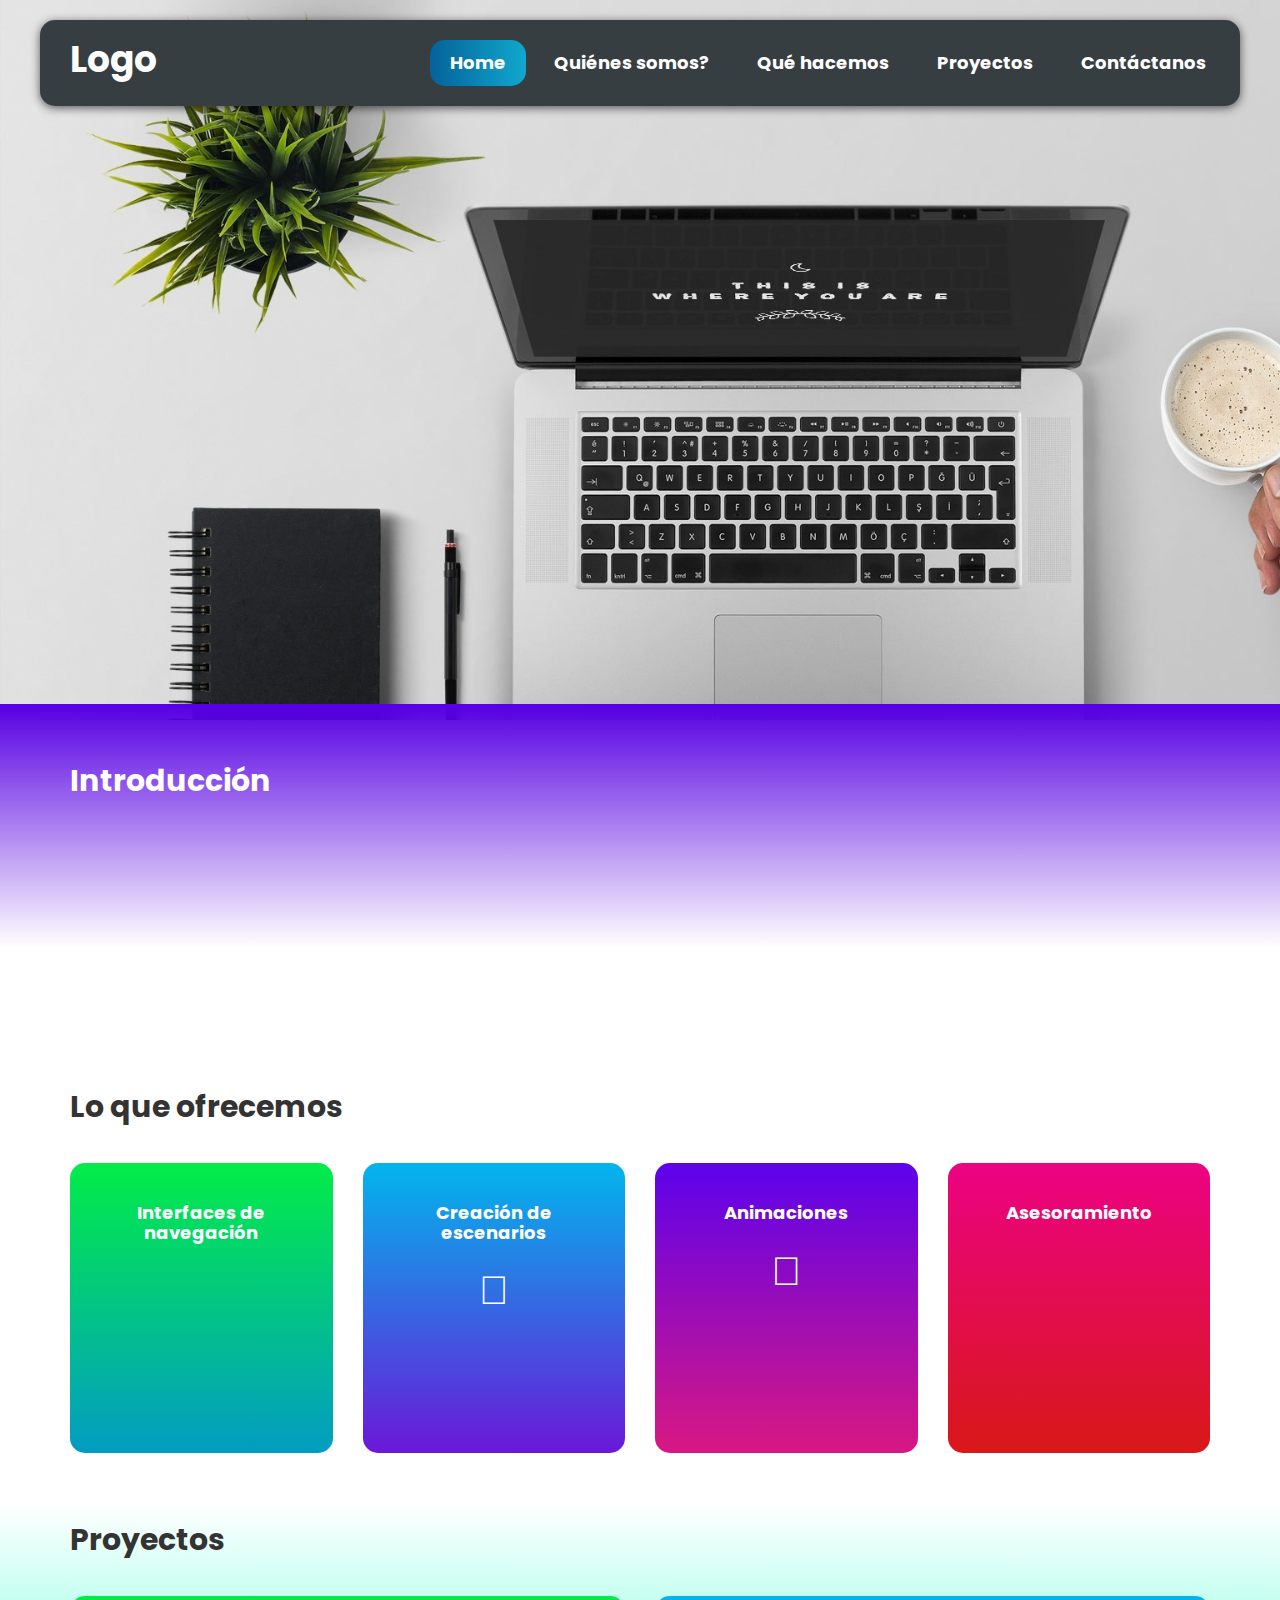
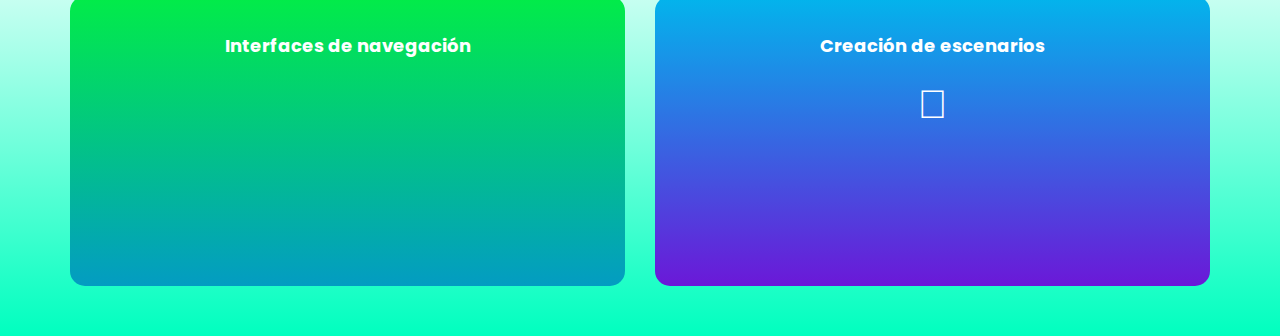
==== index.html @ 3c265f5d "Add files via upload" ====
<!DOCTYPE html>
<html>
    <head>
        <meta charset="UTF-8">
        <link rel="shortcut icon" type="image/x-ico" href="image/sljc.ico">
        <link rel="stylesheet" href="https://cdnjs.cloudflare.com/ajax/libs/font-awesome/4.7.0/css/font-awesome.min.css">
        <title>Prototipo</title>
        <link rel="stylesheet" href="css/style.css" />



        <!-- Magnific Popup CSS File -->
        <link rel="stylesheet" type="text/css" href="css/magnific-popup.css">

        <!-- Latest compiled and minified CSS -->
        <link rel="stylesheet" href="https://maxcdn.bootstrapcdn.com/bootstrap/3.4.1/css/bootstrap.min.css">

        <!-- jQuery library -->
        <script src="https://ajax.googleapis.com/ajax/libs/jquery/3.4.1/jquery.min.js"></script>


        <!-- Magnific Popup Js File -->
        <script src="js/jquery.magnific-popup.min.js" type="text/javascript"></script>

        <!-- Latest compiled JavaScript -->
        <script src="https://maxcdn.bootstrapcdn.com/bootstrap/3.4.1/js/bootstrap.min.js"></script>
        <script src="https://apis.google.com/js/platform.js"></script>

        <!-- Font Awesome -->
        <script src="https://kit.fontawesome.com/96b0689b91.js" crossorigin="anonymous"></script>


        <link href="https://fonts.googleapis.com/css2?family=Poppins:wght@200;300;400;500;600;700;800;900&display=swap" rel="stylesheet">

        <meta name="viewport" content="width=device-width, initial-scale=1">
    </head>




    <body>

        <!-- Modal Contact -->
            <div class="modal" tabindex="-1" role="dialog" id="comunicado-suscribe">
                <div class="modal-dialog em-contact modal-sm" role="document">
                <div class="modal-content">
                    <div class="modal-body text-center"><br>
                        <img src="image/contact.jpg" alt="">
                        <div class="row">
                            <p>Envíame un mensaje mediante:</p><br>
                        </div>
                        <div class="row text-center">
                            <div class="col-sm-4 c1">
                                <p>Facebook</p>
                                <a href="https://www.facebook.com/ElizabethMrozOficial/" target="_blank"> Visit my facebook page</a>
                            </div>
                            <div class="col-sm-8 c2">
                                <p>Email</p>
                                <a href="https://outlook.com" target="_blank">Send me an email</a>
                            </div>
                        </div><br>
                        <button type="button" class="btn btn-secondary" data-dismiss="modal">Close</button>
                    </div>
                </div>
                </div>
            </div>
        <!-- Modal Contact -->


        <!-- Cover Photo -->
            <section>
                <div class="coverPhoto"></div>
                <header>
                    <a href="#" class="logo">Logo</a>
                    <div class="menu-toggle"></div>
                    <nav>
                        <ul>
                            <li><a href="#" class="active">Home</a></li>
                            <li><a href="#">Quiénes somos?</a></li>
                            <li><a href="#">Qué hacemos</a></li>
                            <li><a href="#">Proyectos</a></li>
                            <li><a data-target="#comunicado-suscribe" data-toggle="modal">Contáctanos</a></li>
                        </ul>
                    </nav>
                    <div class="clearfix"></div>
                </header>
                <div class="dim-cp"></div>
            </section><br><br><br><br><br>
        <!-- Cover Photo -->






        <!-- Content -->

            <section class="intro">
                <div class="container content-web">
                    <h2>Introducción</h2>
                    <div class="row text-center">
                        <div class="contorno col-md-12 col-sm-12 col-xs-12">
                            <p></p>
                        </div>
                        <div class="contorno col-md-12 col-sm-12 col-xs-12">
                            
                        </div>
                    </div>
                </div>
            </section>




            <section>
                <div class="container content-web">
                    <h2>Lo que ofrecemos</h2>
                    <div class="row text-center">
                        <div class="contorno col-md-3 col-sm-6 col-xs-12">
                            <div class="col-box a">
                                <!-- <img src="image/undraw_heatmap_uyye.png" class="img-responsive"> -->
                                <h1>Interfaces de navegación</h1>
                                <span class="fas fa-laptop-code"></span>
                            </div>
                            <div class="details a">
                                <div class="detcont">
                                    <h3>Interfaces de navegación</h3>
                                    <p>Te ayudamos a crear y fijar un orden de las interfaces según la información mostrada para la comodidad de navegación del usuario.</p>
                                    <span class="fas fa-laptop-code"></span>
                                </div>
                            </div>
                        </div>
                        <div class="contorno col-md-3 col-sm-6 col-xs-12">
                            <div class="col-box b">
                                <!-- <img src="image/CE1.png" class="img-responsive"> -->
                                <h1>Creación de escenarios</h1>
                                <span class="fas fa-paint-brush"></span>
                            </div>
                            <div class="details b">
                                <div class="detcont">
                                    <h3>Creación de escenarios</h3>
                                    <p>Diseñamos el entorno ambiental con objetos 2D y 3D.</p>
                                    <span class="fas fa-paint-brush"></span>
                                </div>
                            </div>
                        </div>
                        <div class="contorno col-md-3 col-sm-6 col-xs-12">
                            <div class="col-box c">
                                <!-- <img src="image/CE1.png" class="img-responsive"> -->
                                <h1>Animaciones</h1>
                                <span class="fas fa-magic"></span>
                            </div>
                            <div class="details c">
                                <div class="detcont">
                                    <h3>Animaciones</h3>
                                    <p>Establecemos movimiento a los objectos 2D/3D de tus escenarios, convinado con colores que le dan vida a tu software.</p>
                                    <span class="fas fa-magic"></span>
                                </div>
                            </div>
                        </div>
                        <div class="contorno col-md-3 col-sm-6 col-xs-12">
                            <div class="col-box d">
                                <!-- <img src="image/CE1.png" class="img-responsive"> -->
                                <h1>Asesoramiento</h1>
                                <span class="fas fa-user-friends"></span>
                            </div>
                            <div class="details d">
                                <div class="detcont">
                                    <h3>Asesoramiento</h3>
                                    <p>En base a tu propuesta de proyecto, te brindamos sugerencias para el mejoramiento de funcionalidades con respecto a los proyectos ya existentes.</p>
                                    <span class="fas fa-user-friends"></span>
                                </div>
                            </div>
                        </div>
                    </div><br>
                </div>
            </section>




            <section class="projects" style="background-color: black;">
                <div class="container content-web">
                    <h2>Proyectos</h2>
                    <div class="row text-center">
                        <div class="contorno col-md-6 col-sm-6 col-xs-12">
                            <div class="col-box a">
                                <!-- <img src="image/undraw_heatmap_uyye.png" class="img-responsive"> -->
                                <h1>Interfaces de navegación</h1>
                                <span class="fas fa-laptop-code"></span>
                            </div>
                            <div class="details a">
                                <div class="detcont">
                                    <h3>Interfaces de navegación</h3>
                                    <p>Te ayudamos a crear y fijar un orden de las interfaces según la información mostrada para la comodidad de navegación del usuario.</p>
                                    <span class="fas fa-laptop-code"></span>
                                </div>
                            </div>
                        </div>
                        <div class="contorno col-md-6 col-sm-6 col-xs-12">
                            <div class="col-box b">
                                <!-- <img src="image/CE1.png" class="img-responsive"> -->
                                <h1>Creación de escenarios</h1>
                                <span class="fas fa-paint-brush"></span>
                            </div>
                            <div class="details b">
                                <div class="detcont">
                                    <h3>Creación de escenarios</h3>
                                    <p>Diseñamos el entorno ambiental con objetos 2D y 3D.</p>
                                    <span class="fas fa-paint-brush"></span>
                                </div>
                            </div>
                        </div>
                    </div><br>
                </div>
            </section>

        <!-- Content -->

        



        <!-- Redes Sociales

            <section>
                <div class="container">
                    <div class="section-title">
                        <h2>Redes Sociales</h2>
                    </div>
                    
                    <div class="row">
                        <div class="col-md-4 col-sm-6 col-xs-12">
                            <div class="card middle">
                                <div class="front">
                                    <span class="fa fa-instagram"></span>
                                    <img src="image/Insta rs.jpg" alt="">
                                </div>
                                <div class="back">
                                    <div class="back-content middle">
                                        <span class="fa fa-instagram"></span>
                                        <h2>Instagram</h2>
                                        <br>
                                        <h4>@elizabetmroz</h4>
                                        <div class="button-i">
                                            <div class="text-i"><a href="https://www.instagram.com/p/B3NXMlbCnIe/?utm_source=ig_web_button_share_sheet" target="_blank"><b>Follow</b></a></div>
                                        </div>
                                        <br><br>
                                        <h2>♩ TikTok</h2>
                                        <div class="button-i">
                                            <div class="text-i"><a href="https://www.tiktok.com/@elizabethmrz1?source=h5_m" target="_blank"><b>Follow</b></a></div>
                                        </div>
                                    </div>
                                </div>
                            </div>
                        </div>

                        <div class="col-md-4 col-sm-6 col-xs-12">
                            <div class="card middle">
                                <div class="front">
                                    <span class="fa fa-facebook"></span>
                                    <img src="image/facebook rs.jpg" alt="">
                                </div>
                                <div class="back">
                                    <div class="back-content middle">
                                        <span class="fa fa-facebook"></span>
                                        <h2>Facebook</h2>
                                        <br>
                                        <h4>Elizabeth Mroz</h4>
                                        <br>
                                        <p>Send me your questions. I'll answer you with information what you need</p>
                                        <br>
                                        <div class="button-i">
                                            <div class="text-i"><a href="https://www.facebook.com/ElizabethMrozOficial/" target="_blank"><b>Add Friend</b></a></div>
                                        </div>
                                    </div>
                                </div>
                            </div>
                        </div>

                        <div class="col-md-4 col-sm-6 col-xs-12">
                            <div class="card middle">
                                <div class="front">
                                    <span class="fa fa-youtube-play"></span>
                                    <img src="image/youtube rs.jpg" alt="">
                                </div>
                                <div class="back">
                                    <div class="back-content middle">
                                        <span class="fa fa-youtube"></span>
                                        <h2>Youtube</h2>
                                        <br>
                                        <h4>@elizabetmroz</h4>
                                        <br>
                                        <p>Watch my videos. They containt all the information you to need know</p>
                                        <br>
                                        <div class="button-i">
                                            <div class="text-i"><a href="https://www.youtube.com/channel/UCCV4bNXSqc7YdmhMaLP7z7Q/" target="_blank"><b>Suscribe</b></a></div>
                                        </div>
                                    </div>
                                </div>
                            </div>
                        </div>
                    </div><br><br>
                </div><br>
            </section>

        Redes Sociales -->



        



        










        <!-- Contact
        
            <section class="contact-section">
                <div id="send-email" class="container">
                    <form method="post" action="SendEmail.php">
                        <h1>CONTACT</h1>
                        <input type="text" name="name" class="name" required="required" placeholder="Name">
                        <input type="email" name="email" class="email" required="required" placeholder="Email">
                        <textarea rows="1" name="message" class="message" required="required" placeholder="Message"></textarea>
                        <button type="submit"><span class="fa fa-envelope"></span> Send</button>
                    </form>
                </div>


                <div id="redes-sociales">
                    <div class="container text-center">
                        <h3>Redes Sociales</h3><br>
                        <div class="heading-underline"></div>
                        <div class="row">
                            <div class="red-social-c">
                                <a href="https://www.instagram.com/mrozelizabeth/" target="_blank" class="fa fa-instagram"></a>
                                <a href="https://twitter.com/Mroz_Elizabeth" target="_blank" class="fa fa-twitter"></a>
                                <a href="https://www.facebook.com/ElizabethMrozOficial/" target="_blank" class="fa fa-facebook"></a>
                                <a href="https://www.youtube.com/channel/UCCV4bNXSqc7YdmhMaLP7z7Q/" target="_blank" class="fa fa-youtube"> </a>
                            </div>
                        </div>
                    </div>
                </div>

                <br><br>
                
            </section>

        Contact -->



        <!-- <script src="js/jquery.ripples-min.js" type="text/javascript"></script> -->
        <script src="js/typed.min.js" type="text/javascript"></script>
        <script src="js/main.js" type="text/javascript"></script>




        <script type="text/javascript" src="https://cdn.jsdelivr.net/npm/slick-carousel@1.8.1/slick/slick.min.js"></script>

    </body>



</html>
---- css/style.css ----
*

body {
	height: 100%;
	margin:	20;
	padding: 20;
	/*background-color: rgb(53, 46, 73) !important;*/
}

header {
	position: relative;
	margin: 20px auto;
	max-width: 1200px;
	padding: 10px;
	box-sizing: border-box;
	border-radius: 15px;
	background-color: rgb(55, 62, 66);
	font-family: 'Poppins', sans-serif;
	font-weight: 700;
	font-size: 18px;
	/*box-shadow: 0 2px 5px rgba(0, 0, 0, 0.527);*/
	box-shadow: 0 2px 10px rgba(0, 0, 0, 0.616);
}

.logo {
	color: white;
	height: 60px;
	font-size: 36px;
	line-height: 60px;
	padding: 0 20px;
	float: left;
	text-decoration: none;
	text-align: center;
}

.logo:hover {
	color: white;
	text-decoration: none;
}

nav {
	float: right;
}

.clearfix {
	clear: both;
}

nav ul {
	margin: 0;
	padding: 0;
	display: flex;
}

nav ul li {
	list-style: none;
}

nav ul li a {
	display: block;
	margin: 10px 4px;
	padding: 10px 20px;
	text-decoration: none;
	color: white;
	border-radius: 15px;
	background-size: 200%;
	cursor: pointer;
}

nav ul li a.active {
	display: block;
	padding: 10px 20px;
	text-decoration: none;
	color: white;
	background-image: linear-gradient(to left, rgb(4, 98, 153), rgb(16, 168, 206), rgb(4, 98, 153));
	transition: .5s;
}

nav ul li a.active:hover {
	background-position: right;
}

nav ul li a:hover {
	display: block;
	padding: 10px 20px;
	text-decoration: none;
	color: white;
	background-image: linear-gradient(to left, rgb(4, 153, 153), rgb(16, 206, 159), rgb(4, 153, 153));
	transition: .5s;
	background-position: right;
}

@media (max-width: 1200px) {
	header {
		margin: 10px;
	}
}

@media (max-width: 960px) {
	.menu-toggle {
		display: block;
		width: 40px;
		height: 40px;
		margin: 10px;
		float: right;
		cursor: pointer;
		text-align: center;
		font-size: 30px;
		color: white;
	}

	.menu-toggle:before {
		content: '\f0c9';
		font-family: fontAwesome;
		line-height: 40px;
	}

	.menu-toggle.active:before {
		content: '\f00d';
	}

	nav {
		display: none !important;
	}

	nav.active {
		display: block !important;
		width: 100%;
	}

	nav.active ul {
		display: block;
	}

	nav ul li a {
		border-radius: 10px;
	}

	nav.active ul li a{
		margin: 0;
	}
}







.coverPhoto {
	width: 100%;
	height: 720px;
	background-image: url("../image/Portada3.jpg");
	background-size: cover;
	background-attachment: fixed;
	position: absolute;
	margin-top: -20px;
}

.dim-cp {
	height: 600px;
}






.intro {
	background: linear-gradient(rgb(87, 0, 226), rgba(87, 0, 226, 0));
}





.content-web {
	position: relative;
}

.content-web h2 {
	font-weight: 700;
	font-size: 30px;
	/*color: white;*/
	margin-bottom: 40px;
	font-family: 'Poppins', sans-serif;
}

.contorno {
	margin: 0 0 30px 0;
}

.contorno .col-box h1 {
	font-weight: 700;
	font-size: 18px;
	color: white;
	margin-bottom: 20px;
	margin-top: 40px;
	font-family: 'Poppins', sans-serif;
	padding: 0 20px;
}

.contorno .col-box span {
	font-weight: 700;
	font-size: 40px;
	color: white;
	margin-top: 50px;
	animation: shake 2s infinite;
	transition: .4s;
}

.contorno .col-box::after span {
	animation: blinks 1s infinite;
}

.contorno .col-box::before span {
	animation: blinks 1.2s infinite;
}

@keyframes blinks {
	0% {transform: scale(1); opacity: .5;}
	100% {transform: scale(1.3); opacity: 0;}
}

@keyframes shake {
	0% {transform: rotate(0);}
	25% {transform: rotate(15deg);}
	50% {transform: rotate(-15deg);}
	75% {transform: rotate(15deg);}
	100% {transform: rotate(0);}
}

.content-web .contorno .col-box {
	overflow: hidden;
	position: relative;
	border-radius: 15px;
	height: 290px;
}

.content-web .contorno .col-box.a {background: linear-gradient(rgb(2, 236, 72), rgb(3, 156, 194));}
.content-web .contorno .col-box.b {background: linear-gradient(rgb(2, 181, 236), rgb(107, 24, 216));}
.content-web .contorno .col-box.c {background: linear-gradient(rgb(92, 2, 236), rgb(216, 24, 130));}
.content-web .contorno .col-box.d {background: linear-gradient(rgb(236, 2, 131), rgb(216, 24, 24));}

.content-web .contorno .col-box img {
	max-width: 100%;
	z-index: -100;
	transition: .8s;
}

.content-web .contorno .col-box h3 {
	color: white;
	font-weight: 700;
	font-size: 20px;
	top: 75%;
	left: 5%;
	position: absolute;
}

.contorno:hover .col-box img {
	transform: scale(1.6);
	cursor: pointer;
}

.contorno:hover h1,
.contorno:hover span {
	color: rgba(255, 255, 255, 0);
}


.contorno .details {
	position: absolute;
	top: 0;
	left: 15px;
	bottom: 300px;
	right: 15px;
	border-radius: 15px;;
	color: white;
	transform: scaleY(0);
	transition: .4s;
	height: 100%;
}

.contorno .details.a {background: linear-gradient(rgba(34, 165, 62, 0.829),rgba(0, 0, 0, 0));}
.contorno .details.b {background: linear-gradient(rgba(0, 72, 155, 0.829),rgba(0, 0, 0, 0));}
.contorno .details.c {background: linear-gradient(rgba(85, 0, 155, 0.829),rgba(0, 0, 0, 0));}
.contorno .details.d {background: linear-gradient(rgba(155, 0, 78, 0.829),rgba(0, 0, 0, 0));}

.contorno:hover .details {
	transform: scaleY(1);
}

.details .detcont {
	position: absolute;
	top: 50%;
	transform: translateY(-50%);
	padding: 25px;
}

.contorno .details .detcont h3 {
	margin: 20px 0 30px 0;
	padding: 0;
	font-size: 20px;
	font-weight: 600;
	font-family: 'Poppins', sans-serif;
}


.contorno .details .detcont p {
	font-weight: 300;
	font-size: 14px;
	font-family: 'Poppins', sans-serif;
	margin-bottom: 25px;
}

.contorno .details .detcont span {
	font-size: 25px;
	color: white;
}




.projects {
	background: linear-gradient(white, rgb(0, 255, 191));
}






.dropdown {
	float: left;
	overflow: hidden;
}

@media screen and (max-width: 766px) {
	.dropdown {
		float: none;
	}

	.dropdown-content {
		position: relative;
	}
}



.dropdown .dropbtn {
	border: none;
	outline: none;
	color: rgb(131, 12, 155);
	padding: 10px 16px;
	background: none;
	font-family: 'Poppins', sans-serif;
	font-weight: 500;
	font-size: 23px;
	transition: all .5s ease;
	border-radius: 15px;
}

  

.dropdown-content {
	display: none;
	position: fixed;
	background-color: white;
	min-width: 160px;
	box-shadow: 0px 8px 16px 0px rgba(0,0,0,0.2);
	z-index: 100;
	border-radius: 15px;
}

  

.dropdown-content a {
	float: none;
	color: black;
	padding: 12px 16px;
	display: block;
	text-align: left;
	border-radius: 15px;
	font-family: 'Poppins', sans-serif;
	font-weight: 500;
	font-size: 16px;
	transition: all .5s ease;
}


.dropdown-content a:hover {
	background-color: white;
	text-decoration: none;
	color: rgb(230, 41, 41);
}


.dropdown:hover .dropdown-content {
	display: block;
}












.modal-dialog.em-shop .modal-content,
.modal-dialog.em-contact .modal-content,
.modal-dialog.em-norway .modal-content {
	border-radius: 20px;
}


.modal-dialog.em-contact .modal-content .c1,
.modal-dialog.em-contact .modal-content .c2 {
	padding: 10px;
	margin-bottom: 10px;
	width: 100%;
}

.modal-dialog.em-contact .modal-content .c1 [class*=col-],
.modal-dialog.em-contact .modal-content .c2 [class*=col-]{
	margin: 0 5px;
}

.modal-dialog.em-contact .modal-content .modal-body{
	margin: 0;
}

.modal-dialog.em-contact .modal-content p {
	font-family: 'Poppins', sans-serif;
	font-weight: 500;
	font-size: 15px;
	color: black;
	text-transform: initial;
}

.modal-dialog.em-contact .modal-content .modal-body .c1 p,
.modal-dialog.em-contact .modal-content .modal-body .c2 p {
	font-family: 'Poppins', sans-serif;
	font-weight: 500;
	text-transform: uppercase;
	font-size: 15px;
	color: black;
}


.modal-dialog.em-contact .modal-content .modal-body a {
	font-family: 'Poppins', sans-serif;
	font-weight: 600;
	font-size: 14px;
	color: rgb(104, 104, 104);
	outline: none;
	text-decoration: none;
	width: 100%;
	transition: all .4s ease;
}

.modal-dialog.em-contact .modal-content .modal-body a:hover {
	color: rgb(163, 98, 98);
	letter-spacing: 1px;
}

.modal-dialog.em-contact .modal-content .modal-body img {
	width: 70%;
	margin: 0 5px 15px 5px;
	border-radius: 50%;
}

.modal-dialog.em-contact .modal-content .modal-body button {
	background-color: rgb(236, 214, 211);
	color: rgb(218, 69, 69);
	font-family: 'Poppins', sans-serif;
	font-size: 16px;
	font-weight: 600;
	outline: none;
	border: none;
}




/* Video */

.videoPortada {
	position: relative;
	height: 780px;
  	width: 100%;
  	z-index: 0.9;
  	overflow: hidden;
}

.videoNorway {
	position: relative;
	height: 580px;
  	width: 100%;
  	z-index: 0.9;
  	overflow: hidden;
}

.videoContentEM {
	position: relative;
	height: 900px;
  	width: 100%;
  	z-index: 0.9;
  	overflow: hidden;
}



.videoPortada h3,
.videoNorway h3,
.videoContentEM h3 {
	font-family: 'Poppins', sans-serif;
	font-weight: 700;
	font-size: 60px;
	letter-spacing: 8px;
	position: absolute;
	z-index: 100;
	width: 100%;
	top: -20px;
	background: linear-gradient(rgba(141, 65, 91, 0.596),rgba(0, 0, 0, 0));
	color: white;
	text-shadow: 0 5px 10px rgba(0,0,0,0.2);
}

@media screen and (max-width: 990px) {
	.videoNorway h3 {
		font-weight: 500;
		font-size: 40px;
	}
}


.videoPortada a,
.videoNorway a {
	font-family: 'Poppins', sans-serif;
	font-weight: 400;
	font-size: 18px;
	letter-spacing: 2px;
	position: absolute;
	z-index: 100;
	width: 100%;
	/*box-shadow: 0 0 10px rgb(0, 0, 0);*/
	overflow: hidden;
	padding: 10px 0;
	transition: all 0.5s ease 0s;
	/*background-color: rgba(0, 0, 0, 0.171);*/
	color: white;
	text-shadow: 0 5px 10px rgba(0, 0, 0, 0.534);
	text-transform: uppercase;
}

.videoPortada a {
	top: 550px;
}

.videoNorway a {
	top: 480px;
}

.videoNorway a button {
	font-family: 'Poppins', sans-serif;
	font-weight: 400;
	font-size: 18px;
	letter-spacing: 2px;
	transition: all 0.5s ease 0s;
	background: none;
	outline: none;
	border: none;
	color: white;
	text-transform: uppercase;
}

.videoPortada a:hover , 
.videoNorway a button:hover {
	text-decoration: none;
	color: white;
	letter-spacing: 4px;
}


.videoPortada video, 
.videoNorway video {
  	width: 100%;
  	height: 100%;
  	background: #303952;
	z-index: -100;
	position: absolute;
	transform: translateX(-50%);
  	background-size: cover;
	background-attachment: fixed;
}

.videoPortada p {
	font-family: 'Poppins', sans-serif;
	font-weight: 400;
	font-size: 22px;
	color: rgba(255, 255, 255, 0.74);
	position: absolute;
	margin-top: 460px;
	padding: 0 200px;
	text-shadow: 0 0 10px rgb(0, 0, 0);
	letter-spacing: 2px;
}

@media screen and (max-width: 1090px)
{
	.videoPortada p {
		margin-top: 380px;
	}

	.videoPortada a {
		top: 500px;
	}
	
}




@media (min-aspect-ratio: 16/9) {
	#portada-v {
		width:100%;
		height: auto;
	}
}

@media (max-aspect-ratio: 16/9) {
	#portada-v {
		width:auto;
		height: 100%;
	}
	
	.videoPortada a, 
	.videoNorway a {
		width: 100%;
		font-size: 14px;
	}

	.videoNorway a button {
		font-size: 14px;
	}

	.videoPortada a {
		margin-top: 115px;
	}

	.videoPortada h3 {
		font-size: 40px;
	}

	.videoPortada p {
		margin-top: 400px;
		padding: 0 60px;
		font-size: 14px;
		letter-spacing: 2px;
	}
}

/* Video */












/* Intro */

.box-intro {
    background: linear-gradient(rgba(255, 159, 159, 0.452),rgba(0, 0, 0, 0.5)), url(../image/Intro.jpg);
    background-size: cover;
    background-position: center;
    height: 70vh;
    border-radius: 20px;
}


.intro {
	position: relative;
    top: 50%;
    left: 50%;
    transform: translate(-50%, -50%);
    color: white;
    text-align: top center;
    padding: 40px 40px
}


.intro h1 {
	text-transform: uppercase;
    margin: 0;
    font-size: 25px;
    text-align: center;
}


.box-portada {
    background: linear-gradient(rgba(255, 255, 255, 0),rgba(255, 255, 255, 0)), url(../image/Portada.png);
    background-size: cover;
    background-position: center;
    height: 54vh;
	border-radius: 20px;
}


@media screen and (max-width: 990px)
{
	.box-portada {
		margin-top: 30px;
		height: 40vh !important;
	}
}

@media screen and (max-width: 562px)
{
	.box-portada {
		margin-top: 30px;
		height: 30vh !important;
	}
}

@media screen and (max-width: 436px)
{
	.box-portada {
		margin-top: 30px;
		height: 20vh !important;
	}
}

/* Intro */






/* About */

.about-background {
	width: 100%;
	height: auto;
	background-image: url("../image/3436816.png");
	background-size: cover;
	background-position: center;
	background-attachment: fixed;
}

.about-background h2, .section-title h2 {
	font-family: 'Poppins', sans-serif;
	font-size: 26px;
	font-weight: 400;
	color: white;
	text-transform: uppercase;
	letter-spacing: 3px;
	margin: 50px 0 30px 0;
}

.about-background a {
	font-size: 10px;
	color: white;
}



.information-wrap.iw1 {
	/*box-shadow: 0 0 10px rgba(0,0,0,0.2);*/
	overflow: hidden;
	position: relative;
	transition: all 0.2s ease 0s;
	z-index: 2;
	margin-top: 25px;
	margin-bottom: 10px;
	background: url(../Wrap/wrap1.jpg);
	background-position: center;
	border-radius: 15px;
	color: black;
	height: 300px;
}

.information-wrap.iw2 {
	/*box-shadow: 0 0 10px rgba(0,0,0,0.2);*/
	overflow: hidden;
	position: relative;
	transition: all 0.2s ease 0s;
	z-index: 2;
	margin-top: 25px;
	margin-bottom: 10px;
	background-color: rgba(255, 255, 255, 0);
	background-position: center;
	border-radius: 15px;
	color: black;
	height: 300px;
}

.information-wrap .information-icon{
	position: relative;
	transition: 0.4s;
	z-index: 1;
	top: 20px;
	border-radius: 50%;
	left: calc(50% - 40px);
	width: 80px;
	height: 80px;
	background-color: rgb(71, 48, 48);
}
/*
.information-wrap:hover .information-icon{
	top: 20px;
	border-radius: 50%;
	left: calc(50% - 40px);
	width: 80px;
	height: 80px;
	transform: rotate(45deg);
}*/


.information-wrap .information-icon .fa{
	position: absolute;
	top: 50%;
	left: 50%;
	transform: translate(-50%,-50%);
	font-size: 50px;
	transition: 0.4s;
	color: white;
	outline: none;
}
/*
.information-wrap:hover .information-icon .fa {
	color: rgb(68, 68, 68);
}*/


.information-wrap .content {
	top: 100px;
	margin-left: 90px;
	text-align: center;
	padding: 20px 10px 20px 10px;
	box-sizing: border-box;
	transition: 0.5s;
	background: rgba(167, 12, 12, 0.61);
	border-top-left-radius: 20px;
	border-bottom-left-radius: 20px;
}

.information-wrap:hover .content {
	background: rgba(202, 16, 16, 0.815);
}


.information-wrap .content h3 {
	font-family: 'Poppins', sans-serif;
	font-weight: 600;
	font-size: 20px;
	color: rgb(255, 221, 221);
	letter-spacing: 1px;
}


.information-wrap .content p {
	font-family: 'Poppins', sans-serif;
	font-weight: 400;
	font-size: 15px;
	color: white;
}


.information-wrap .content .info-button {
	overflow: hidden;
	padding: 3px 3px;
	position: relative;
	transition: all 0.2s ease 0s;
	border-radius: 5px;
	/*background-color: rgb(255, 255, 255);*/
}

.information-wrap .content .info-button a {
	overflow: hidden;
	text-decoration: none;
	color: #dfdcd9;
	width: 100%;
	font-family: 'Poppins', sans-serif;
	font-size: 16px;
	font-weight: 500;
	letter-spacing: 1px;
	transition: all .4s ease;
}

.information-wrap .content .info-button:hover a {
	color: white;
	letter-spacing: 4px;
}

/* About */







/*Slider*/

.slider
{
	width: 100%;
	height: 700px;
	background-image: url("../image/slider.jpg");
	background-size: cover;
	background-position: center;
}

.slider-overlay
{
	width: 100%;
	height: 100%;
	background: rgba(0,0,0,0.65);
	position: relative;
}

.slider-content
{
	position: absolute;
	top: 39%;
	width: 100%;
}

.cta-div
{
	margin-top: 30px;
}

.btnPhotos
{
	padding: 13px 18px;
	background-color: transparent;
	color: white;
	text-transform: uppercase;
	letter-spacing: 1px;
	font-size: 12px;
	border: 2px solid #5B575A;
	border-top-left-radius: 20px;
	border-bottom-left-radius: 20px;
	transition: all 0.1s ease-in;
}

.btnPhotos:hover
{
	text-decoration: none;
	color: white;
	background: #D838A8;
}

.btnVideos
{
	padding: 13px 18px;
	background-color: transparent;
	color: white;
	text-transform: uppercase;
	letter-spacing: 1px;
	font-size: 12px;
	border: 2px solid #5B575A;
	border-top-right-radius: 20px;
	border-bottom-right-radius: 20px;
	transition: all 0.1s ease-in;
	margin-right: 10px;
}

.btnVideos:hover
{
	text-decoration: none;
	color: white;
	background: #D838A8;
}

.slider .text
{
	display: inline-block;
	font-size: 30px;
	color: white;
}

.typed-cursor
{
	display: inline;
	opacity: 1;
	animation: blink 0.7s infinite;
	-webkit-animation: blink 0.7s infinite;
	-moz-animation: blink 0.7s infinite;
	color: white;
}

@-webkit-keyframes blink
{
	0%
	{
		opacity: 1;
	}

	50%
	{
		opacity: 0;
	}

	100%
	{
		opacity: 1;
	}
}

@-moz-keyframes blink
{
	0%
	{
		opacity: 1;
	}

	50%
	{
		opacity: 0;
	}

	100%
	{
		opacity: 1;
	}
}


.primaryRose {
	color: #FF4AA1;
}

/*Slider*/










/*Tabs Style*/

.slider1
{
	width: 100%;
	height: auto;
	background-image: url("../Photos/v5.jpg");
	background-size: cover;
	background-position: center;
	background-attachment: fixed;
}

.slider2
{
	width: 100%;
	height: auto;
	background-image: url("../image/contact.jpg");
	/*background-color: black;*/
	background-position: top center;
	background-attachment: fixed;
	background-size: cover;
}

.slider3
{
	width: 100%;
	height: auto;
	background-image: url("../0112.jpg");
	background-size: cover;
	background-position: center;
	background-attachment: fixed;
}

.slider5
{
	width: 100%;
	height: auto;
	background-image: url("../image/bloque5.jpg");
	background-size: cover;
	background-position: center;
	background-attachment: fixed;
}

.slider-overlay1
{
	width: 100%;
	height: 100%;
	background: rgba(0,0,0,0.65);
}

.service-area
{
	margin-top: 0px;
}

.service-area p
{
	margin-bottom: -5px;
}

.service-wrap
{
	box-shadow: 0 0 10px rgba(0,0,0,0.2);
	overflow: hidden;
	padding: 25px 35px;
	position: relative;
	transition: all 0.2s ease 0s;
	z-index: 9;
	margin-top: 20px;
	border-radius: 20px;
	background-color: white;
	color: black;
}

.service-wrap::before, .service-wrap::after
{
	content: "";
	height: 300%;
	position: absolute;
	transform: rotate(45deg);
	width: 120%;
	z-index: -9;
	transition: all 0.3s;
	opacity: 0;
	background: #DBDADA;
}

.service-wrap::before
{
	top: -37px;
	left: 100%;
}

.service-wrap:hover:before
{
	left: -27px;
	opacity: 1;
}

.service-wrap::after
{
	right: 100%;
	bottom: -37px;
}

.service-wrap:hover:after
{
	right: -27px;
	opacity: 1;
}

.service-wrap:hover
{
	color: black;
}

.service-wrap:hover h3:after
{
	background-color: white;
}


.service-icon i
{
	font-size: 40px;
	margin-bottom: 20px;
	transition: all 0.2s;
	color: rgb(255, 77, 77);
}

.service-wrap:hover .service-icon i
{
	transform: rotate(360deg);
}

.service-wrap h3
{
	font-size: 25px;
	font-weight: 700;
	padding-bottom: 15px;
	position: relative;
}

/*Tabs Style*/














/* Redes Sociales */

.middle {
	position: relative;
}

.card {
	cursor: pointer;
	height: 480px;
	margin-bottom: 25px;
}

.front,
.back {
	width: 100%;
	height: 100%;
	overflow: hidden;
	backface-visibility: hidden;
	position: absolute;
	transition: all .6s linear;
	/*border-radius: 20px;*/
	box-shadow: 0 0 10px rgba(0,0,0,0.2);
}

.front span{
	color: white;
	font-weight: 400;
	font-size: 30px;
	top: 5%;
	left: 48%;
	position: absolute;
}

.front img{
	height: 100%;
	background-size: cover;
}

.front{
	transform: perspective(600px) rotateY(0deg);
}

.back{
	background: rgb(43, 43, 43);
	transform: perspective(600px) rotateY(180deg);
}

.back-content{
	margin-top: 20%;
	text-align: center;
	margin-left: 40px;
	margin-right: 40px;
}


.back-content h2{
	font-family: 'Poppins', sans-serif;
	font-weight: 400;
	letter-spacing: 1px;
	font-size: 26px;
	color: rgb(209, 209, 209);
}

.back-content h4{
	font-family: 'Poppins', sans-serif;
	font-weight: 500;
	font-size: 18px;
	color: rgb(131, 151, 151);
}

.back-content span{
	font-weight: 400;
	font-size: 60px;
	color: white;
}

.back-content p{
	font-family: 'Poppins', sans-serif;
	font-weight: 400;
	font-size: 17px;
	color: rgb(206, 206, 206);
}

.card:hover > .front{
	transform: perspective(600px) rotateY(-180deg);
}

.card:hover > .back{
	transform: perspective(600px) rotateY(0deg);
}

.button-i a {
	font-family: 'Poppins', sans-serif;
	font-size: 18px;
	font-weight: 500;
	color: rgb(221, 115, 115);
	transition: all .6s ease;
}

.button-i:hover a {
	text-decoration: none;
	color: rgb(255, 255, 255);
	letter-spacing: 2px;
	font-weight: 400;
}

/* Redes Sociales */

	




/* WATCH */

.section-title-watch h2 {
	font-family: 'Poppins', sans-serif;
	font-weight: 400;
	color: rgb(83, 76, 76);
	margin-left: 20px;
}

.section-title-watch h2 font{
	color: red;
	text-shadow: none;
	font-weight: 700;
}


.video-responsive {
	position: relative;
	padding-bottom: 56.25%; /* 16/9 ratio */
	height: 0;
	overflow: hidden;
	margin-bottom: 20px;
}

.video-responsive iframe {
	position: absolute;
	top: 0;
	left: 0;
	width: 100%;
	height: 100%;
}

.colvw {
	background: linear-gradient(rgb(182, 29, 75),rgb(70, 12, 36));
	border-radius: 15px;
}

@media screen and (max-width: 766px) {
	.colvw {
		margin: 0 20px;
		border-radius: 30px;
		background: rgba(255, 255, 255, 0);
	}
}


.col-vw {
	color: white;
	text-align: center;
	overflow: hidden;
	border-radius: 10px;
}

@media screen and (max-width: 766px) {
	.col-vw {
		display: none;
		/*
		margin-bottom: 20px;
		background-color: white;
		border-radius: 0px;
		color: rgb(117, 117, 117);*/
	}
	/*
	.col-vw a p {
		color: rgb(104, 104, 104);
	}

	.col-vw .cvw1 {
		padding-top: 0;
	}
	
	.col-vw .cvw2 {
		padding: 0 0;
	}*/
}

.col-vw h3 {
	font-family: 'Poppins', sans-serif;
	font-weight: 700;
}

.col-vw .cvw1 {
	font-weight: 300;
	font-size: 25px;
	padding-top: 20px;
}

.col-vw .cvw2 {
	font-size: 50px;
	width: 100%;
	padding-top: 90px;
	padding-bottom: 35px;
	transition: .5s ease;
}

.col-vw .cvw1,
.col-vw .cvw2 {
	text-decoration: none;
	color: white;
}
/*
@media screen and (max-width: 766px) {
	.col-vw .cvw1,
	.col-vw .cvw2 {
		color: rgb(138, 138, 138);
	}

	.col-vw .cvw1 {
		display: none;
	}
}*/

.col-vw p {
	color: rgba(255, 255, 255, 0);
	font-family: 'Poppins', sans-serif;
	font-weight: 700;
	font-size: 16px;
	width: 100%;
	transition: .5s ease;
	margin-top: 10px;
}

.col-vw .cvw2:hover p {
	color: rgb(212, 166, 166);
}


.button-suscribe-follow {
	box-shadow: 0 0 10px rgba(0,0,0,0.2);
	overflow: hidden;
	padding: 2px 5px;
	position: relative;
	/*border-radius: 30px;*/
	background-color: white;
	margin-top: 15px;
}

.button-suscribe-follow a h3 b {
	font-family: 'Poppins', sans-serif;
	font-weight: 600;
	text-transform: uppercase;
	font-size: 18px;
	letter-spacing: 2px;
	transition: all .4s ease;
}

.button-suscribe-follow a:hover h3 b {
	letter-spacing: 4px;
}

.button-suscribe-follow a h3 span {
	font-weight: 700;
	margin-left: 10px;
}


.button-suscribe-follow a {
	color:  rgb(206, 50, 58);
}

.button-suscribe-follow:hover a {
	text-decoration: none;
	color: rgb(206, 50, 58);
}


.button-suscribe-follow:hover {
	box-shadow: 0 0 10px rgba(0,0,0,0.2);
}

/* WATCH */





/* Contact */

.red-social-c a
{
	text-decoration: none;
	font-size: 40px;
	color: white;
	padding: 0px 15px;
	transition: all .6s ease;
}

.red-social-c a:hover
{
	text-decoration: none;
	color: #E3CFCF;
	transform: scale(0.9);
	cursor: pointer zoom-in;
}



.contact-section {
	background: linear-gradient(rgb(223, 223, 223), rgb(12, 93, 160));
	color: rgb(255, 255, 255);
	font-family: 'Poppins', sans-serif;
	text-align: center;
}

.contact-section h1{
	font-weight: 400;
	font-size: 40px;
	letter-spacing: 4px;
	text-shadow: 0 0 10px rgba(0, 0, 0, 0.651);
	margin-top: 150px;
	margin-bottom: 100px;
}

.contact-section h3{
	font-weight: 400;
	font-size: 25px;
	letter-spacing: 1px;
	text-shadow: 0 0 10px rgba(0, 0, 0, 0.651);
	margin-top: 100px;
}

.name, .email{
	background: none;
	border: none;
	outline: none;
	border-bottom: 2px solid rgb(255, 144, 144);
	color: white;
	padding: 10px 6px;
	font-size: 16px;
	font-weight: 500;
	margin-bottom: 40px;
}

.message{
	background: none;
	border: none;
	outline: none;
	border-bottom: 2px solid rgb(255, 144, 144);
	color: rgb(255, 194, 194);
	padding: 10px 6px;
	font-size: 16px;
	font-weight: 500;
	margin-bottom: 40px;
	text-transform: capitalize;
}

.name::placeholder, .email::placeholder, .message::placeholder {
	color: rgba(255, 255, 255, 0.781);
	text-shadow: 0 0 10px rgba(255, 255, 255, 0.918);
}

.name {
	float: left;
	width: 270px;
}

.email {
	float: right;
	width: 270px;
}

.message {
	min-width: 100%;
	max-width: 100%;
}

.contact-section button {
	background: none;
	outline: none;
	border: none;
	border-radius: 30px;
	box-shadow: 0 0 10px rgba(255, 255, 255, 0.24);
	transition: all 0.3s ease-in;
	font-weight: 500;
	font-size: 22px;
	color: rgb(253, 222, 222);
	padding: 4px 38px;
	letter-spacing: 1px;
}

.contact-section button span {
	font-weight: 500;
	font-size: 23px;
	margin-right: 3px;
}

.contact-section button:hover {
	background-color: rgba(0, 0, 0, 0.247);
}

@media screen and (max-width: 600px)
{
	.name, .email {
		width: 100%;
	}
}

/* Contact */











/*Photo Page*/

.post-slider{
	position: relative;
	border-radius: 10px;
}

.post-slider i{
	color: rgb(252, 118, 118);
	font-size: 80px !important;
	transition: all .4s ease;
	margin: 0 20px;
}

.post-slider i:hover{
	color: rgb(253, 152, 152);
}

@media screen and (max-width: 1040px){
	.post-slider i{
		font-size: 60px !important;
	}
}

@media screen and (max-width: 1024px){
	.post-slider i{
		font-size: 40px !important;
	}
}

@media screen and (max-width: 494px){
	.post-slider i{
		font-size: 20px !important;
		margin: 0 10px;
	}
}

.post-slider .post-wrapper{
	width: 75%;
	height: auto;
	margin: 0px auto;
	overflow: hidden;
	padding: 10px 0px 10px 0px;
}

.post-slider .post-wrapper .post{
	width: 30px;
	height: auto;
	margin: 0px 10px;
	display: inline-block;
	box-shadow: 0 0 10px rgb(0, 0, 0);
	border-radius: 10px;
}

.post-slider .post-wrapper .post span{
	position: absolute;
	font-family: 'Poppins', sans-serif;
	font-weight: 500;
	font-size: 35px;
	color: white;
	text-align: justify;
	margin-left: 30px;
	margin-top: 20px;
	border-radius: 20px;
	background-color: rgba(61, 59, 59, 0.63);
}

.post-slider .post-wrapper .post span p{
	margin: 0 15px;
}

@media screen and (max-width: 576px)
{
	.post-slider .post-wrapper .post span{
		font-size: 20px;
	}
}

.post-slider .post-wrapper .post video{
	outline: none;
}

.post-slider .post-wrapper .post .slider-image{
	width: 100%;
	height: 100%;
	border-radius: 10px;
}

.post-slider .prev{
	position: absolute;
	top: 50%;
	left: 10px;
	font-size: 2rem;
	cursor: pointer;
}

.post-slider .next{
	position: absolute;
	top: 50%;
	right: 10px;
	font-size: 2rem;
	cursor: pointer;
}


.goMedia
{
	overflow: hidden;
	position: relative;
	transition: all 0.3s ease 0s;
	background-color: #FFDAFA;
	color: #E602E6;
	border-radius: 30px;
	margin: 1rem;
	width: 170px;
	height: 50px;
}

.goMedia:hover
{
	background-color: #731273;
	color: white;
}

/*Photo Page*/




















/* -Pictures Gallery- */


.title-gallery h1 {
	font-size: 40px;
	font-family: 'Poppins', sans-serif;
	font-weight: 400;
	color: white;
	text-shadow: 0 0 10px rgba(255, 167, 167, 0.61);
	text-transform: uppercase;
}

.title-gallery h2 {
	font-size: 30px;
	font-family: 'Poppins', sans-serif;
	font-weight: 400;
	color: white;
	text-shadow: 0 0 10px rgba(143, 132, 132, 0.61);
	text-transform: uppercase;
	letter-spacing: 3px;
}

.title-gallery p {
	font-size: 18px;
	font-family: 'Poppins', sans-serif;
	font-weight: 400;
	color: rgba(255, 255, 255, 0.808);
}

.work {
	margin-top: 25px;
}

.no-gutters {
	margin: 15px 0;
}

.btn-g, .btn-c {
	margin-top: 20px;
}

.btn-c a {
	/*background-color: rgb(172, 173, 166);*/
	color: black;
	width: 100%;
	font-size: 15px;
	font-family: 'Poppins', sans-serif;
	font-weight: 400;
	padding: 10px 28px;
	letter-spacing: 2px;
	transition: all .4s ease;
	text-transform: uppercase;
}

.btn-c a:hover {
	text-decoration: none;
	letter-spacing: 4px;
	color: black;
}


.btn-g{
	overflow: hidden;
	padding: 10px 5px;
	position: relative;
	margin-top: 15px;
}

.btn-g a{
	background-color: black;
	width: 100%;
}

.btn-g a span{
	font-size: 15px;
	font-family: 'Poppins', sans-serif;
	font-weight: 400;
	color: white;
	letter-spacing: 3px;
	text-transform: uppercase;
	transition: all .4s ease;
}

.btn-g:hover a{
	text-decoration: none;
}

.btn-g a:hover span {
	letter-spacing: 4px;
	color: white;
}

/* -Pictures Gallery- */













/* -News- */

.section-title-n h1 {
	font-family: 'Poppins', sans-serif;
	font-size: 35px;
	font-weight: 700;
	letter-spacing: 4px;
	margin-top: -20px;
	text-shadow: 0 0 2px rgba(0, 0, 0, 0.144);
}

.title-n {
	font-family: 'Coiny', cursive;
	-webkit-background-clip: text;
  	-webkit-text-fill-color: transparent;	
	background-image: url(../image/Back\ Text\ Norway.jpg);
	background-size: auto;
	background-attachment: unset;
	background-position: center;
	width: 100%;
	font-size: 134px;
	animation: title-moving infinite 220s;
	animation-fill-mode: forwards;
	animation-play-state: running;
	animation-timing-function: linear;
	text-align: center;
}
@keyframes title-moving {
	0% {
		background-position: center;	
	}
	50% {
		background-position: 100%;	
	}
	100% {
		background-position: center;
	}
}






.latest-news-area{
	margin-top: 40px;
}

.latest-news-wrap{
	box-shadow: 0px 3px 10px rgba(201, 201, 201, 0.507);
	background: rgb(235, 235, 235);
	/*border-radius: 15px;*/
	margin-bottom: 20px;
	transition: all .4s ease;
}

.latest-news-wrap:hover{
	box-shadow: 0px 3px 10px rgb(173, 155, 155);
}

.latest-news-wrap-y{
	box-shadow: 0px 3px 10px rgba(141, 27, 27, 0.507);
	background: rgb(212, 88, 88);
	border-radius: 15px;
	margin-bottom: 20px;
}

.latest-news-wrap-y .news-content span,
.latest-news-wrap-y .news-content p{
	color: white;
}

.latest-news-wrap-y .news-content p b{
	color: rgb(100, 8, 8);
}


.content-em h1,
.content-em h2,
.content-em h3 {
	font-family: 'Poppins', sans-serif;
	font-size: 25px;
	margin-bottom: 25px;
}

.content-em h1 {
	font-weight: 800;
	color: rgb(255, 215, 215);
}

.content-em h2 {
	font-weight: 400;
	color: rgb(255, 255, 255);
	text-shadow: 0 0 10px rgba(255, 167, 167, 0.61);
	text-transform: uppercase;
}

.content-em h3 {
	font-weight: 800;
	color: white;
}


.content-em p,
.content-em a {
	margin-top: 10px;
	font-family: 'Poppins', sans-serif;
	font-weight: 500;
	font-size: 16px;
	color: rgba(255, 255, 255, 0.808);
	text-shadow: 0 0 10px rgba(90, 50, 50, 0.712);
}

.content-em a {
	width: 100%;
	display: block;
	margin: 0 0 27px 20px;
	transition: all .6s ease;
	color: rgb(99, 91, 91);
	text-shadow: 0 0 10px rgba(194, 161, 161, 0.712);
	font-weight: 700;
}

.content-em a:hover {
	color: white;
	letter-spacing: 3px;
	text-decoration: none;
	text-shadow: 0 0 5px rgba(0, 0, 0, 0.712);
}

.content-em span {
	color: rgb(170, 34, 34);
	font-size: 50px;
	margin-left: 20px;
}

.content-em .box-cn {
	/*background: linear-gradient(rgba(241, 241, 241, 0.171),rgba(139, 134, 136, 0.336));*/
	color: red;
	border-radius: 15px;
	/*box-shadow: 0px 3px 10px rgba(51, 49, 49, 0.568);*/
}

@media screen and (max-width: 776px) {
	.content-em .box-cn {
		text-align: left;
		margin-left: 35%;
	}
}

.content-em video {
	width: 100%;
	height: 100%;
	background: #303952;
  	position: relative;
	background-size: cover;
	background-attachment: fixed;
}


.section-title-advice h2 {
	font-family: 'Poppins', sans-serif;
	font-size: 25px;
	font-weight: 400;
	letter-spacing: 1px;
	color: rgb(167, 167, 167);
	text-transform: uppercase;
	margin-bottom: 25px;
}




.news-content{
	padding: 25px;
	transition: all 0.6s ease-in;
	border-radius: 15px;
}


.news-content i, h4{
	font-size: 18px;
	display: inline-block;
}

.news-content i:hover {
	color: rgb(255, 77, 77);
}

.news-content .fa{
	padding: 10px 10px;
	cursor: pointer;

}


.news-content span{
	font-weight: 400;
	font-size: 40px;
	margin-top: 5px;
	text-align: center;
	color: rgb(212, 119, 119);
	transition: all 0.6s ease-in;
}

.news-content p{
	font-family: 'Poppins', sans-serif;
	font-weight: 500;
	font-size: 14px;
	margin-bottom: 15px;
	text-align: justify;
	margin-top: 20px;
	text-transform: initial !important;
	color: rgba(0, 0, 0, 0.836);
	transition: all 0.4s ease-in;
}


.news-content p b{
	font-size: 15px;
	color: rgb(219, 109, 95);
	font-weight: 500;
}

.news-content .news-watch a{
	font-family: 'Poppins', sans-serif;
	font-weight: 400;
	font-size: 14px;
	letter-spacing: 2px;
	text-transform: uppercase;
	/*background-color: rgba(219, 106, 106, 0.11);*/
	padding: 10px;
	color: rgb(134, 70, 70);
	transition: all 0.4s ease-in;
	/*border-radius: 30px;*/
	width: 100%;
}


.news-content .news-watch a:hover {
	text-decoration: none;
	letter-spacing: 4px;
}


.service-wrap-news-h,
.service-wrap-news-c,
.service-wrap-news-hf,
.service-wrap-news-sf,
.service-wrap-news-mf {
	overflow: hidden;
	padding: 10px 25px;
	position: relative;
	transition: all 0.2s ease 0s;
	border-radius: 20px;
	font-family: 'Poppins', sans-serif;
}

.service-wrap-news-h,
.service-wrap-news-c {
	box-shadow: 0 0 10px rgb(255, 255, 255);
	background: linear-gradient(rgb(255, 255, 255),rgb(255, 255, 255));
}


.service-wrap-news-hf {
	box-shadow: 0 0 10px rgb(40, 211, 131);
	background: linear-gradient(rgb(26, 207, 86),rgb(18, 110, 126));
}

.service-wrap-news-sf {
	box-shadow: 0 0 10px rgb(102, 69, 223);
	background: linear-gradient(rgb(98, 44, 223),rgb(104, 18, 126));
}

.service-wrap-news-mf {
	box-shadow: 0 0 10px rgb(69, 131, 223);
	background: linear-gradient(rgb(44, 107, 223),rgb(38, 18, 126));
}

.service-wrap-news-h h1,
.service-wrap-news-c h1,
.service-wrap-news-hf h1,
.service-wrap-news-sf h1,
.service-wrap-news-mf h1 {
	font-weight: 500;
	font-size: 20px;
	color: rgb(97, 97, 97);
	text-transform: uppercase;
	letter-spacing: 2px;
}

.service-wrap-news-h span,
.service-wrap-news-c span,
.service-wrap-news-hf span,
.service-wrap-news-sf span,
.service-wrap-news-mf span {
	font-size: 20px;
	color: rgb(37, 37, 37);
	margin-bottom: 10px;
}

.service-wrap-news-h p,
.service-wrap-news-c p {
	font-weight: 500;
	font-size: 13px;
	color: black;
	text-align: justify;
}

.service-wrap-news-hf p,
.service-wrap-news-sf p,
.service-wrap-news-mf p {
	font-weight: 500;
	font-size: 13px;
	color: white;
	text-align: center;
}

.news-subtitle {
	font-family: 'Poppins', sans-serif;
	font-weight: 800;
	font-size: 30px;
	text-align: center;
}

.fb-share-button {
	font-family: 'Poppins', sans-serif;
	font-weight: 800;
	font-size: 16px;
	transition: all .5s ease;
	background-color: white;
	border-radius: 15px;
	padding: 3px 0;
}

.fb-share-button:hover {
	text-decoration: none !important;
	letter-spacing: 1px;
}


.news-active img{
	width: 65%;
	margin: 0 5px 15px 5px;
	border-radius: 50%;
}

@media screen and (max-width: 991px) {
	.news-active img{
		width: 65%;
		margin: 0 5px 25px 17%;
		border-radius: 50%;
	}
}

/* -News- */
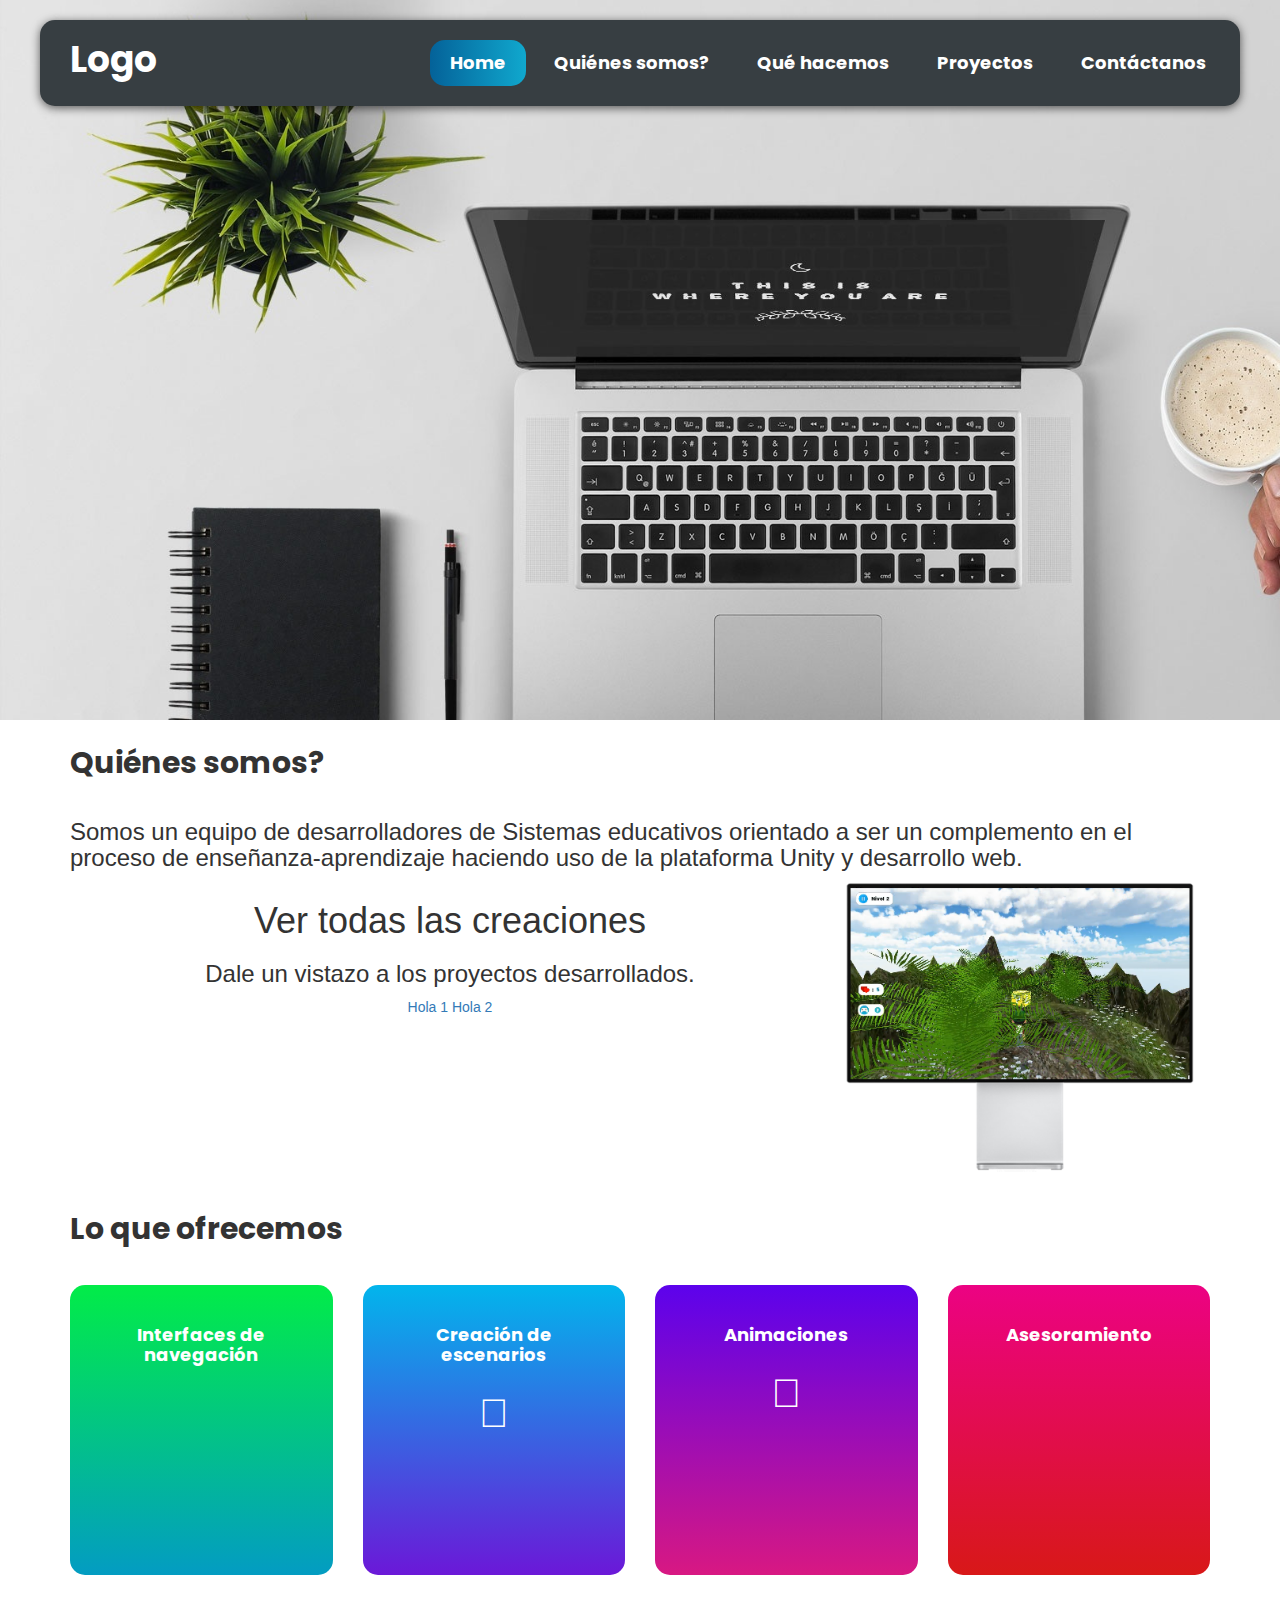
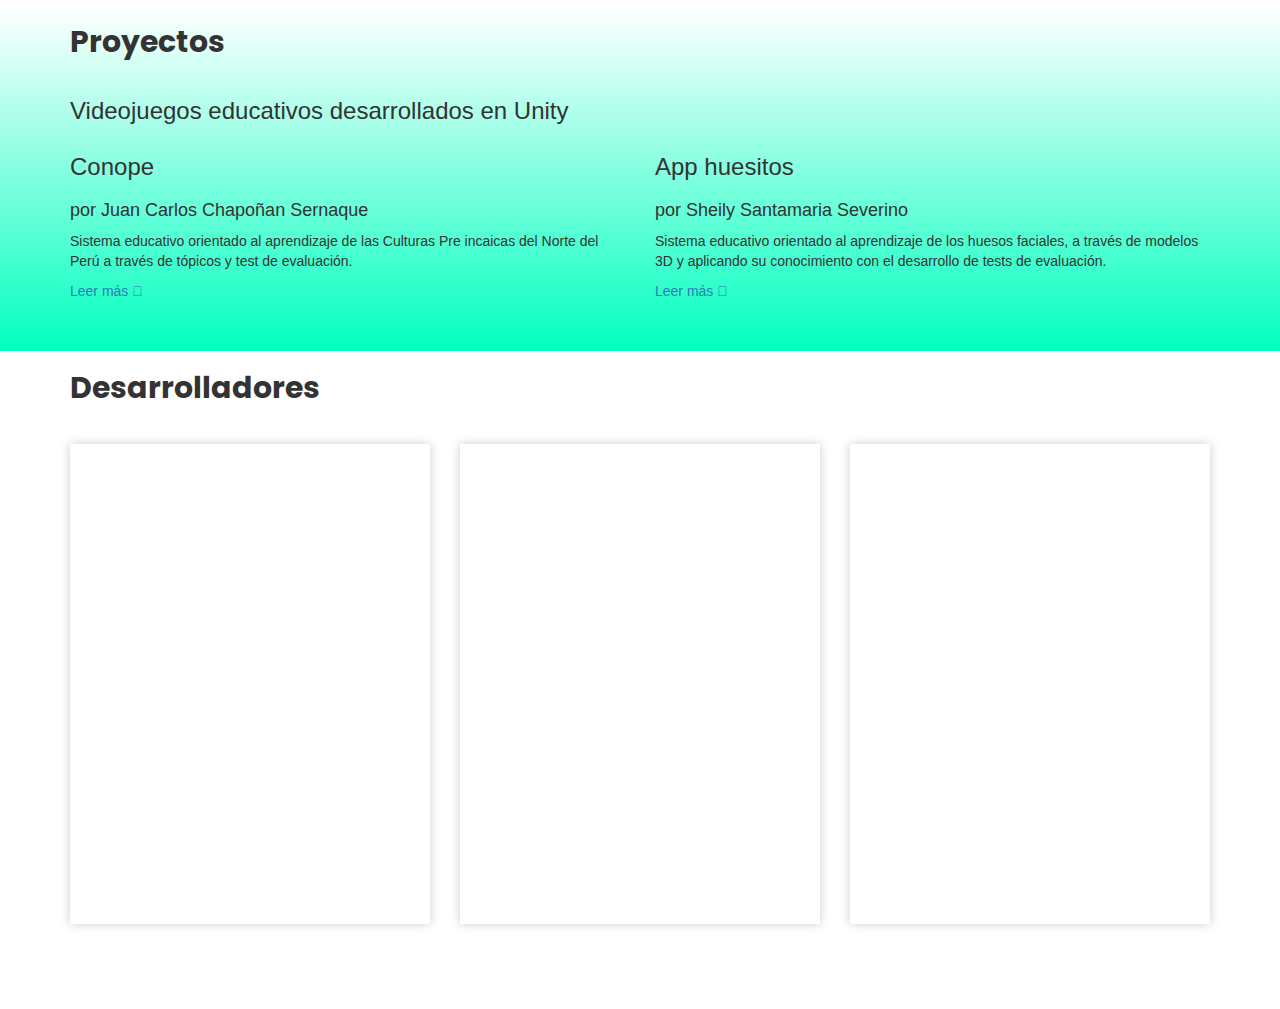
==== commit 838c6561: "Update index.html" ====
--- a/index.html
+++ b/index.html
@@ -85,7 +85,7 @@
                     <div class="clearfix"></div>
                 </header>
                 <div class="dim-cp"></div>
-            </section><br><br><br><br><br>
+            </section>
         <!-- Cover Photo -->
 
 
@@ -95,30 +95,33 @@
 
         <!-- Content -->
 
-            <section class="intro">
+            <section class="presentation">
                 <div class="container content-web">
-                    <h2>Introducción</h2>
-                    <div class="row text-center">
-                        <div class="contorno col-md-12 col-sm-12 col-xs-12">
-                            <p></p>
-                        </div>
-                        <div class="contorno col-md-12 col-sm-12 col-xs-12">
-                            
-                        </div>
-                    </div>
-                </div>
-            </section>
-
-
-
-
-            <section>
+                    <h2>Quiénes somos?</h2>
+                    <h3>Somos un equipo de desarrolladores de Sistemas educativos orientado a ser un complemento en el proceso de enseñanza-aprendizaje haciendo uso de la plataforma Unity y desarrollo web.</h3>
+                    <div class="col-md-8 col-sm-6 col-xs-12 text-center" style="margin-bottom: 40px;">
+                        <h1>Ver todas las creaciones</h1>
+                        <h3>Dale un vistazo a los proyectos desarrollados.</h3>
+                        <div style="display: inline-block;">
+                            <a href="" class="a">Hola 1</a>
+                            <a href="" class="b">Hola 2</a>
+                        </div>
+                    </div>
+                    <div class="col-md-4 col-sm-6 col-xs-12">
+                        <img src="image/mac-intro.png" class="img-responsive"><br>
+                    </div>
+                </div>
+            </section>
+
+
+
+
+            <section class="services">
                 <div class="container content-web">
                     <h2>Lo que ofrecemos</h2>
                     <div class="row text-center">
                         <div class="contorno col-md-3 col-sm-6 col-xs-12">
                             <div class="col-box a">
-                                <!-- <img src="image/undraw_heatmap_uyye.png" class="img-responsive"> -->
                                 <h1>Interfaces de navegación</h1>
                                 <span class="fas fa-laptop-code"></span>
                             </div>
@@ -132,7 +135,6 @@
                         </div>
                         <div class="contorno col-md-3 col-sm-6 col-xs-12">
                             <div class="col-box b">
-                                <!-- <img src="image/CE1.png" class="img-responsive"> -->
                                 <h1>Creación de escenarios</h1>
                                 <span class="fas fa-paint-brush"></span>
                             </div>
@@ -146,7 +148,6 @@
                         </div>
                         <div class="contorno col-md-3 col-sm-6 col-xs-12">
                             <div class="col-box c">
-                                <!-- <img src="image/CE1.png" class="img-responsive"> -->
                                 <h1>Animaciones</h1>
                                 <span class="fas fa-magic"></span>
                             </div>
@@ -160,7 +161,6 @@
                         </div>
                         <div class="contorno col-md-3 col-sm-6 col-xs-12">
                             <div class="col-box d">
-                                <!-- <img src="image/CE1.png" class="img-responsive"> -->
                                 <h1>Asesoramiento</h1>
                                 <span class="fas fa-user-friends"></span>
                             </div>
@@ -172,62 +172,45 @@
                                 </div>
                             </div>
                         </div>
-                    </div><br>
-                </div>
-            </section>
-
-
-
-
-            <section class="projects" style="background-color: black;">
+                    </div>
+                </div>
+            </section>
+
+
+
+
+            <section class="projects">
                 <div class="container content-web">
                     <h2>Proyectos</h2>
-                    <div class="row text-center">
+                    <h3>Videojuegos educativos desarrollados en Unity</h3>
+                    
+                    <div class="row">
                         <div class="contorno col-md-6 col-sm-6 col-xs-12">
-                            <div class="col-box a">
-                                <!-- <img src="image/undraw_heatmap_uyye.png" class="img-responsive"> -->
-                                <h1>Interfaces de navegación</h1>
-                                <span class="fas fa-laptop-code"></span>
-                            </div>
-                            <div class="details a">
-                                <div class="detcont">
-                                    <h3>Interfaces de navegación</h3>
-                                    <p>Te ayudamos a crear y fijar un orden de las interfaces según la información mostrada para la comodidad de navegación del usuario.</p>
-                                    <span class="fas fa-laptop-code"></span>
-                                </div>
+                            <div class="p-box">
+                                <h3>Conope</h3>
+                                <h4>por Juan Carlos Chapoñan Sernaque</h4>
+                                <p>Sistema educativo orientado al aprendizaje de las Culturas Pre incaicas del Norte del Perú a través de tópicos y test de evaluación.</p>
+                                <a href="">Leer más <span class="fas fa-angle-right"></span></a>
                             </div>
                         </div>
                         <div class="contorno col-md-6 col-sm-6 col-xs-12">
-                            <div class="col-box b">
-                                <!-- <img src="image/CE1.png" class="img-responsive"> -->
-                                <h1>Creación de escenarios</h1>
-                                <span class="fas fa-paint-brush"></span>
-                            </div>
-                            <div class="details b">
-                                <div class="detcont">
-                                    <h3>Creación de escenarios</h3>
-                                    <p>Diseñamos el entorno ambiental con objetos 2D y 3D.</p>
-                                    <span class="fas fa-paint-brush"></span>
-                                </div>
+                            <div class="p-box">
+                                <h3>App huesitos</h3>
+                                <h4>por Sheily Santamaria Severino</h4>
+                                <p>Sistema educativo orientado al aprendizaje de los huesos faciales, a través de modelos 3D y aplicando su conocimiento con el desarrollo de tests de evaluación.</p>
+                                <a href="">Leer más <span class="fas fa-angle-right"></span></a>
                             </div>
                         </div>
                     </div><br>
                 </div>
             </section>
 
-        <!-- Content -->
-
-        
-
-
-
-        <!-- Redes Sociales
-
-            <section>
-                <div class="container">
-                    <div class="section-title">
-                        <h2>Redes Sociales</h2>
-                    </div>
+
+
+
+            <section class="developers">
+                <div class="container content-web">
+                    <h2>Desarrolladores</h2>
                     
                     <div class="row">
                         <div class="col-md-4 col-sm-6 col-xs-12">
@@ -241,14 +224,9 @@
                                         <span class="fa fa-instagram"></span>
                                         <h2>Instagram</h2>
                                         <br>
-                                        <h4>@elizabetmroz</h4>
+                                        <h4>hola</h4>
                                         <div class="button-i">
                                             <div class="text-i"><a href="https://www.instagram.com/p/B3NXMlbCnIe/?utm_source=ig_web_button_share_sheet" target="_blank"><b>Follow</b></a></div>
-                                        </div>
-                                        <br><br>
-                                        <h2>♩ TikTok</h2>
-                                        <div class="button-i">
-                                            <div class="text-i"><a href="https://www.tiktok.com/@elizabethmrz1?source=h5_m" target="_blank"><b>Follow</b></a></div>
                                         </div>
                                     </div>
                                 </div>
@@ -266,7 +244,7 @@
                                         <span class="fa fa-facebook"></span>
                                         <h2>Facebook</h2>
                                         <br>
-                                        <h4>Elizabeth Mroz</h4>
+                                        <h4>hola</h4>
                                         <br>
                                         <p>Send me your questions. I'll answer you with information what you need</p>
                                         <br>
@@ -289,7 +267,7 @@
                                         <span class="fa fa-youtube"></span>
                                         <h2>Youtube</h2>
                                         <br>
-                                        <h4>@elizabetmroz</h4>
+                                        <h4>hola</h4>
                                         <br>
                                         <p>Watch my videos. They containt all the information you to need know</p>
                                         <br>
@@ -304,19 +282,7 @@
                 </div><br>
             </section>
 
-        Redes Sociales -->
-
-
-
-        
-
-
-
-        
-
-
-
-
+        <!-- Content -->
 
 
 
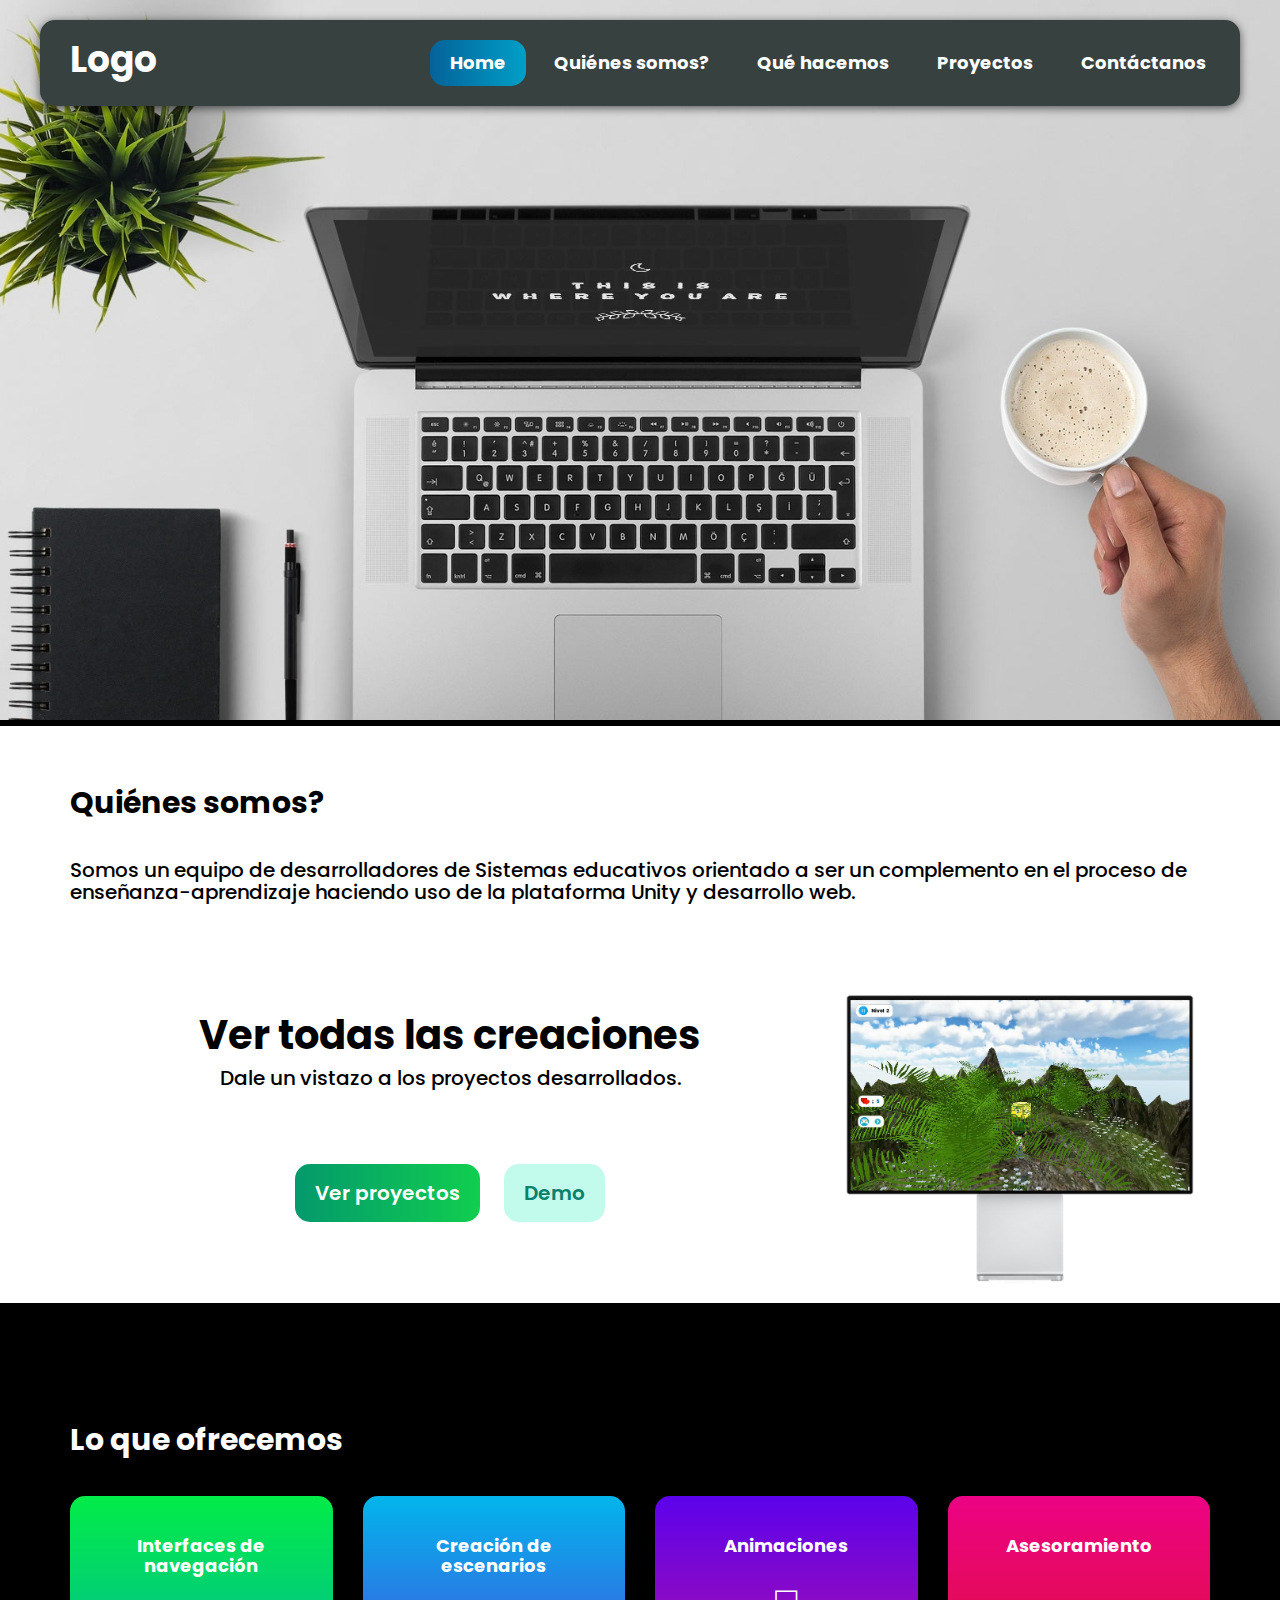
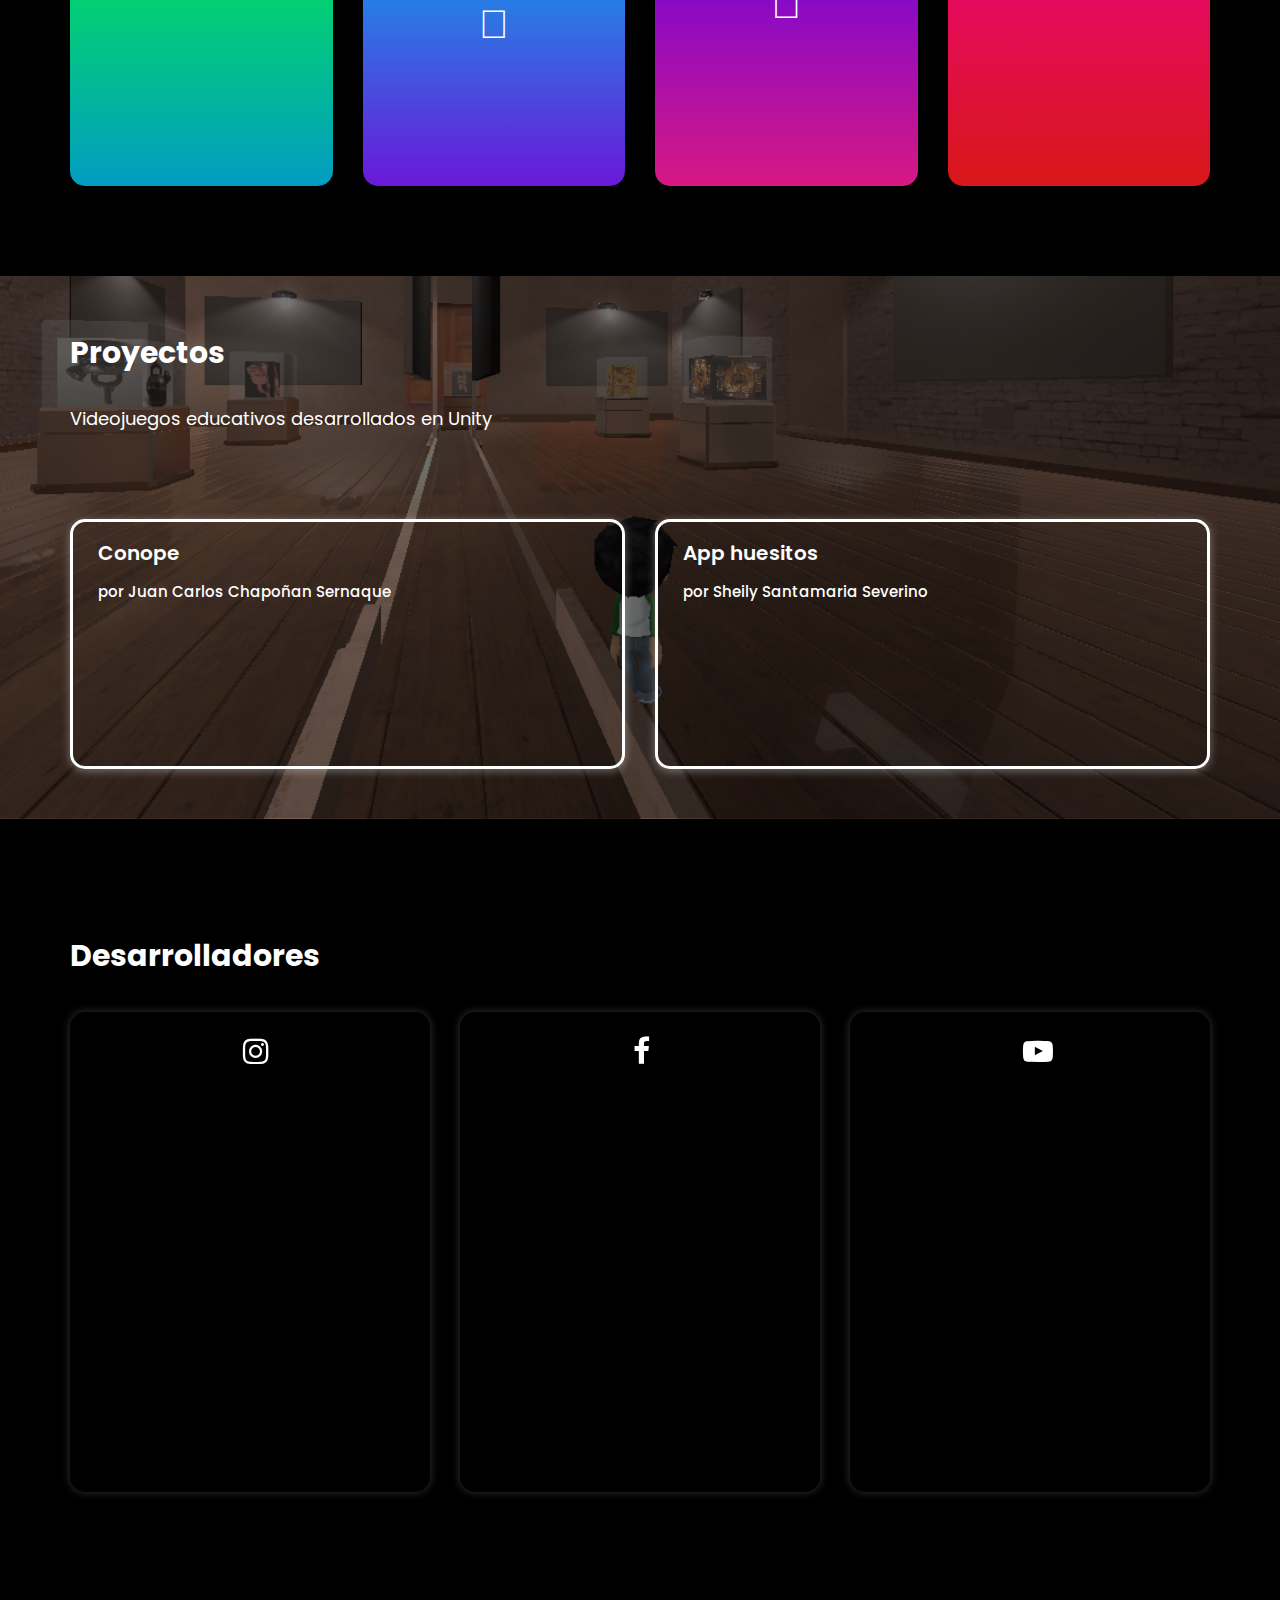
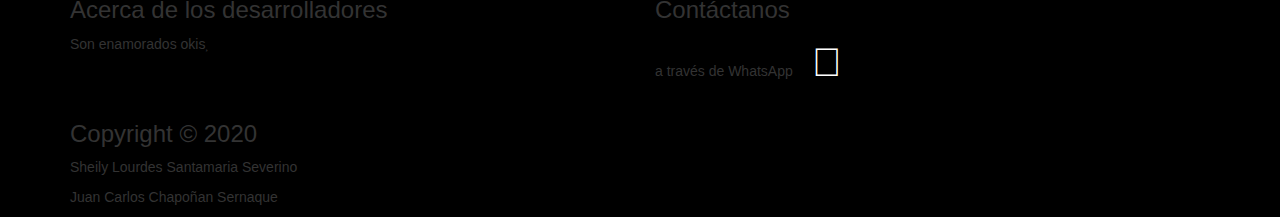
==== commit 15080481: "Update index.html" ====
--- a/index.html
+++ b/index.html
@@ -103,8 +103,8 @@
                         <h1>Ver todas las creaciones</h1>
                         <h3>Dale un vistazo a los proyectos desarrollados.</h3>
                         <div style="display: inline-block;">
-                            <a href="" class="a">Hola 1</a>
-                            <a href="" class="b">Hola 2</a>
+                            <a href="" class="a">Ver proyectos</a>
+                            <a href="" class="b">Demo</a>
                         </div>
                     </div>
                     <div class="col-md-4 col-sm-6 col-xs-12">
@@ -189,7 +189,7 @@
                             <div class="p-box">
                                 <h3>Conope</h3>
                                 <h4>por Juan Carlos Chapoñan Sernaque</h4>
-                                <p>Sistema educativo orientado al aprendizaje de las Culturas Pre incaicas del Norte del Perú a través de tópicos y test de evaluación.</p>
+                                <p>Este videojuego educativo está orientado al aprendizaje de las Culturas Pre-incaicas del Norte del Perú a través de tópicos y test de evaluación.</p>
                                 <a href="">Leer más <span class="fas fa-angle-right"></span></a>
                             </div>
                         </div>
@@ -197,7 +197,7 @@
                             <div class="p-box">
                                 <h3>App huesitos</h3>
                                 <h4>por Sheily Santamaria Severino</h4>
-                                <p>Sistema educativo orientado al aprendizaje de los huesos faciales, a través de modelos 3D y aplicando su conocimiento con el desarrollo de tests de evaluación.</p>
+                                <p>Este sistema educativo está orientado al aprendizaje de los huesos faciales, a través de modelos 3D y aplicando su conocimiento con el desarrollo de tests de evaluación.</p>
                                 <a href="">Leer más <span class="fas fa-angle-right"></span></a>
                             </div>
                         </div>
@@ -278,8 +278,8 @@
                                 </div>
                             </div>
                         </div>
-                    </div><br><br>
-                </div><br>
+                    </div>
+                </div>
             </section>
 
         <!-- Content -->
@@ -289,40 +289,37 @@
 
 
 
-        <!-- Contact
+        <!-- Contact -->
         
-            <section class="contact-section">
-                <div id="send-email" class="container">
-                    <form method="post" action="SendEmail.php">
-                        <h1>CONTACT</h1>
-                        <input type="text" name="name" class="name" required="required" placeholder="Name">
-                        <input type="email" name="email" class="email" required="required" placeholder="Email">
-                        <textarea rows="1" name="message" class="message" required="required" placeholder="Message"></textarea>
-                        <button type="submit"><span class="fa fa-envelope"></span> Send</button>
-                    </form>
-                </div>
-
-
-                <div id="redes-sociales">
-                    <div class="container text-center">
-                        <h3>Redes Sociales</h3><br>
-                        <div class="heading-underline"></div>
-                        <div class="row">
-                            <div class="red-social-c">
-                                <a href="https://www.instagram.com/mrozelizabeth/" target="_blank" class="fa fa-instagram"></a>
-                                <a href="https://twitter.com/Mroz_Elizabeth" target="_blank" class="fa fa-twitter"></a>
-                                <a href="https://www.facebook.com/ElizabethMrozOficial/" target="_blank" class="fa fa-facebook"></a>
-                                <a href="https://www.youtube.com/channel/UCCV4bNXSqc7YdmhMaLP7z7Q/" target="_blank" class="fa fa-youtube"> </a>
-                            </div>
-                        </div>
-                    </div>
-                </div>
-
-                <br><br>
+            <section class="info-section">
+                <div class="container content-web">
+                    <div class="row">
+                        <div class="col-sm-6 a">
+                            <h3>Acerca de los desarrolladores</h3>
+                            <div class="red-social-c" style="display: inline;">
+                                <p>Son enamorados okis<span class="fas fa-laptop-code"></span><span class="fas fa-heart"></span></p>
+                            </div>
+                        </div>
+                        <div class="col-sm-6 a">
+                            <h3>Contáctanos</h3>
+                            <div class="red-social-c" style="display: inline;">
+                                <p>a través de WhatsApp <a href="" target="_blank" class="fab fa-whatsapp"></a></p>
+                            </div>
+                        </div>
+                    </div>
+
+                    <div class="row">
+                        <div class="col-sm-12 foot-page">
+                            <h3>Copyright © 2020</h3>
+                            <P>Sheily Lourdes Santamaria Severino</P>
+                            <P>Juan Carlos Chapoñan Sernaque</P>
+                        </div>
+                    </div>
+                </div>
                 
             </section>
 
-        Contact -->
+        <!-- Contact -->
 
 
 
--- a/css/style.css
+++ b/css/style.css
@@ -4,7 +4,7 @@
 	height: 100%;
 	margin:	20;
 	padding: 20;
-	/*background-color: rgb(53, 46, 73) !important;*/
+	background-color: black !important;
 }
 
 header {
@@ -14,7 +14,7 @@
 	padding: 10px;
 	box-sizing: border-box;
 	border-radius: 15px;
-	background-color: rgb(55, 62, 66);
+	background-color: rgb(55, 66, 64);
 	font-family: 'Poppins', sans-serif;
 	font-weight: 700;
 	font-size: 18px;
@@ -72,7 +72,7 @@
 	padding: 10px 20px;
 	text-decoration: none;
 	color: white;
-	background-image: linear-gradient(to left, rgb(4, 98, 153), rgb(16, 168, 206), rgb(4, 98, 153));
+	background-image: linear-gradient(to left, rgb(4, 98, 153), rgb(0, 159, 199), rgb(4, 98, 153));
 	transition: .5s;
 }
 
@@ -85,7 +85,7 @@
 	padding: 10px 20px;
 	text-decoration: none;
 	color: white;
-	background-image: linear-gradient(to left, rgb(4, 153, 153), rgb(16, 206, 159), rgb(4, 153, 153));
+	background-image: linear-gradient(to left, rgb(4, 153, 108), rgb(16, 206, 79), rgb(4, 153, 108));
 	transition: .5s;
 	background-position: right;
 }
@@ -153,6 +153,7 @@
 	background-image: url("../image/Portada3.jpg");
 	background-size: cover;
 	background-attachment: fixed;
+	background-position: center;
 	position: absolute;
 	margin-top: -20px;
 }
@@ -166,10 +167,54 @@
 
 
 
-.intro {
-	background: linear-gradient(rgb(87, 0, 226), rgba(87, 0, 226, 0));
-}
-
+.presentation {
+	background-color: white;
+	color: black !important;
+}
+
+.presentation h1 {
+	font-family: 'Poppins', sans-serif;
+	font-weight: 700;
+	font-size: 40px;
+}
+
+.presentation h3 {
+	font-weight: 500;
+	font-size: 20px;
+	margin: 0 0 90px 0;
+	font-family: 'Poppins', sans-serif;
+}
+.presentation a {
+	font-family: 'Poppins', sans-serif;
+	font-weight: 600;
+	font-size: 20px;
+	padding: 15px 20px;
+	border-radius: 15px;
+	transition: .5s;
+	background-size: 200%;
+}
+
+.presentation a.a {
+	/*background-color: rgb(0, 86, 199);*/
+	background-image: linear-gradient(to left, rgb(4, 153, 108), rgb(16, 206, 79), rgb(4, 153, 108));
+	color: white;
+	margin-right: 10px;
+}
+
+.presentation a.b {
+	color: rgb(8, 129, 109);
+	margin-left: 10px;
+	background-color: rgb(194, 250, 236);
+}
+
+.presentation a.a:hover {
+	background-position: right;
+}
+
+.presentation a.a:hover,
+.presentation a.b:hover {
+	text-decoration: none;
+}
 
 
 
@@ -178,13 +223,35 @@
 	position: relative;
 }
 
-.content-web h2 {
+.presentation, .services, .projects, .developers {
+	margin-bottom: 60px;
+}
+
+.presentation h2,
+.services h2,
+.projects h2,
+.developers h2 {
 	font-weight: 700;
 	font-size: 30px;
-	/*color: white;*/
-	margin-bottom: 40px;
-	font-family: 'Poppins', sans-serif;
-}
+	margin: 60px 0 40px 0;
+	font-family: 'Poppins', sans-serif;
+}
+
+.services h2,
+.projects h2,
+.developers h2 {
+	color: white;
+}
+
+.services h3,
+.projects h3,
+.developers h3 {
+	font-weight: 400;
+	font-size: 18px;
+	margin: 0 0 90px 0;
+	font-family: 'Poppins', sans-serif;
+}
+
 
 .contorno {
 	margin: 0 0 30px 0;
@@ -321,9 +388,215 @@
 
 
 
+
+
+
 .projects {
-	background: linear-gradient(white, rgb(0, 255, 191));
-}
+	background: linear-gradient(rgba(0, 0, 0, 0.541), rgba(0, 0, 0, 0.637)), url(../image/Portada-JC.png);
+	background-size: cover;
+	background-position: bottom;
+	color: white;
+	font-family: 'Poppins', sans-serif;
+}
+
+.projects .p-box {
+	background-color: rgba(0, 0, 0, 0);
+	border-radius: 15px;
+	padding: 25px;
+	border-style: solid;
+	border-width: 3px;
+	border-color:white;
+	box-shadow: 0 2px 10px rgba(255, 255, 255, 0.363);
+	height: 250px;
+	position: relative;
+	transition: .3s;
+	color: white;
+}
+
+.projects .p-box h3, .projects .p-box h4 {
+	position: absolute;
+}
+
+.projects .p-box h3 {
+	font-size: 20px;
+	font-weight: 600;
+	top: 20px;
+}
+
+.projects .p-box h4 {
+	font-size: 15px;
+	font-weight: 500;
+	margin-top: 37px;
+}
+
+.projects .p-box p {
+	margin-top: 80px;
+	font-weight: 400;
+	font-size: 14px;
+	display: none;
+	color: black;
+}
+
+.projects .p-box a {
+	bottom: 0;
+	position: absolute;
+	left: 25px;
+	top: 200px;
+	font-weight: 500;
+	font-size: 15px;
+	display: none;
+	transition: .3s;
+	color: rgb(8, 129, 109);
+}
+
+.projects .p-box:hover {
+	background-color: white;
+	color: black;
+}
+
+.projects .p-box:hover p,
+.projects .p-box:hover a {
+	display: inline-block;
+}
+
+
+.projects .p-box a:hover {
+	text-decoration: none;
+	letter-spacing: 1px;
+}
+
+.projects .p-box a span {
+	display: none;
+	text-align: inherit;
+	margin-left: 5px;
+}
+
+.projects .p-box a:hover span {
+	color: rgb(2, 156, 131);
+	display: inline;
+}
+
+
+
+
+
+
+.middle {
+	position: relative;
+}
+
+.card {
+	cursor: pointer;
+	height: 480px;
+	margin-bottom: 25px;
+}
+
+.front,
+.back {
+	width: 100%;
+	height: 100%;
+	overflow: hidden;
+	backface-visibility: hidden;
+	position: absolute;
+	transition: all .6s linear;
+	border-radius: 15px;
+	box-shadow: 0 0 10px rgba(255, 255, 255, 0.2);
+}
+
+.front span{
+	color: white;
+	font-weight: 400;
+	font-size: 30px;
+	top: 5%;
+	left: 48%;
+	position: absolute;
+}
+
+.front img{
+	height: 100%;
+	background-size: cover;
+}
+
+.front{
+	transform: perspective(600px) rotateY(0deg);
+}
+
+.back{
+	background-color: white;
+	transform: perspective(600px) rotateY(180deg);
+}
+
+.back-content{
+	margin-top: 20%;
+	text-align: center;
+	margin-left: 40px;
+	margin-right: 40px;
+}
+
+
+.back-content h2{
+	font-family: 'Poppins', sans-serif;
+	font-weight: 400;
+	letter-spacing: 1px;
+	font-size: 26px;
+	color: rgb(209, 209, 209);
+}
+
+.back-content h4{
+	font-family: 'Poppins', sans-serif;
+	font-weight: 500;
+	font-size: 18px;
+	color: rgb(131, 151, 151);
+}
+
+.back-content span{
+	font-weight: 400;
+	font-size: 60px;
+	color: white;
+}
+
+.back-content p{
+	font-family: 'Poppins', sans-serif;
+	font-weight: 400;
+	font-size: 17px;
+	color: rgb(206, 206, 206);
+}
+
+.card:hover > .front{
+	transform: perspective(600px) rotateY(-180deg);
+}
+
+.card:hover > .back{
+	transform: perspective(600px) rotateY(0deg);
+}
+
+.button-i a {
+	font-family: 'Poppins', sans-serif;
+	font-size: 18px;
+	font-weight: 500;
+	color: rgb(221, 115, 115);
+	transition: all .6s ease;
+}
+
+.button-i:hover a {
+	text-decoration: none;
+	color: rgb(255, 255, 255);
+	letter-spacing: 2px;
+	font-weight: 400;
+}
+
+/* Redes Sociales */
+
+
+
+
+
+
+
+
+
+
+
 
 
 
@@ -1212,119 +1485,6 @@
 
 
 
-/* Redes Sociales */
-
-.middle {
-	position: relative;
-}
-
-.card {
-	cursor: pointer;
-	height: 480px;
-	margin-bottom: 25px;
-}
-
-.front,
-.back {
-	width: 100%;
-	height: 100%;
-	overflow: hidden;
-	backface-visibility: hidden;
-	position: absolute;
-	transition: all .6s linear;
-	/*border-radius: 20px;*/
-	box-shadow: 0 0 10px rgba(0,0,0,0.2);
-}
-
-.front span{
-	color: white;
-	font-weight: 400;
-	font-size: 30px;
-	top: 5%;
-	left: 48%;
-	position: absolute;
-}
-
-.front img{
-	height: 100%;
-	background-size: cover;
-}
-
-.front{
-	transform: perspective(600px) rotateY(0deg);
-}
-
-.back{
-	background: rgb(43, 43, 43);
-	transform: perspective(600px) rotateY(180deg);
-}
-
-.back-content{
-	margin-top: 20%;
-	text-align: center;
-	margin-left: 40px;
-	margin-right: 40px;
-}
-
-
-.back-content h2{
-	font-family: 'Poppins', sans-serif;
-	font-weight: 400;
-	letter-spacing: 1px;
-	font-size: 26px;
-	color: rgb(209, 209, 209);
-}
-
-.back-content h4{
-	font-family: 'Poppins', sans-serif;
-	font-weight: 500;
-	font-size: 18px;
-	color: rgb(131, 151, 151);
-}
-
-.back-content span{
-	font-weight: 400;
-	font-size: 60px;
-	color: white;
-}
-
-.back-content p{
-	font-family: 'Poppins', sans-serif;
-	font-weight: 400;
-	font-size: 17px;
-	color: rgb(206, 206, 206);
-}
-
-.card:hover > .front{
-	transform: perspective(600px) rotateY(-180deg);
-}
-
-.card:hover > .back{
-	transform: perspective(600px) rotateY(0deg);
-}
-
-.button-i a {
-	font-family: 'Poppins', sans-serif;
-	font-size: 18px;
-	font-weight: 500;
-	color: rgb(221, 115, 115);
-	transition: all .6s ease;
-}
-
-.button-i:hover a {
-	text-decoration: none;
-	color: rgb(255, 255, 255);
-	letter-spacing: 2px;
-	font-weight: 400;
-}
-
-/* Redes Sociales */
-
-	
-
-
-
-
 /* WATCH */
 
 .section-title-watch h2 {
@@ -2241,4 +2401,4 @@
 	}
 }
 
-/* -News- */+/* -News- */
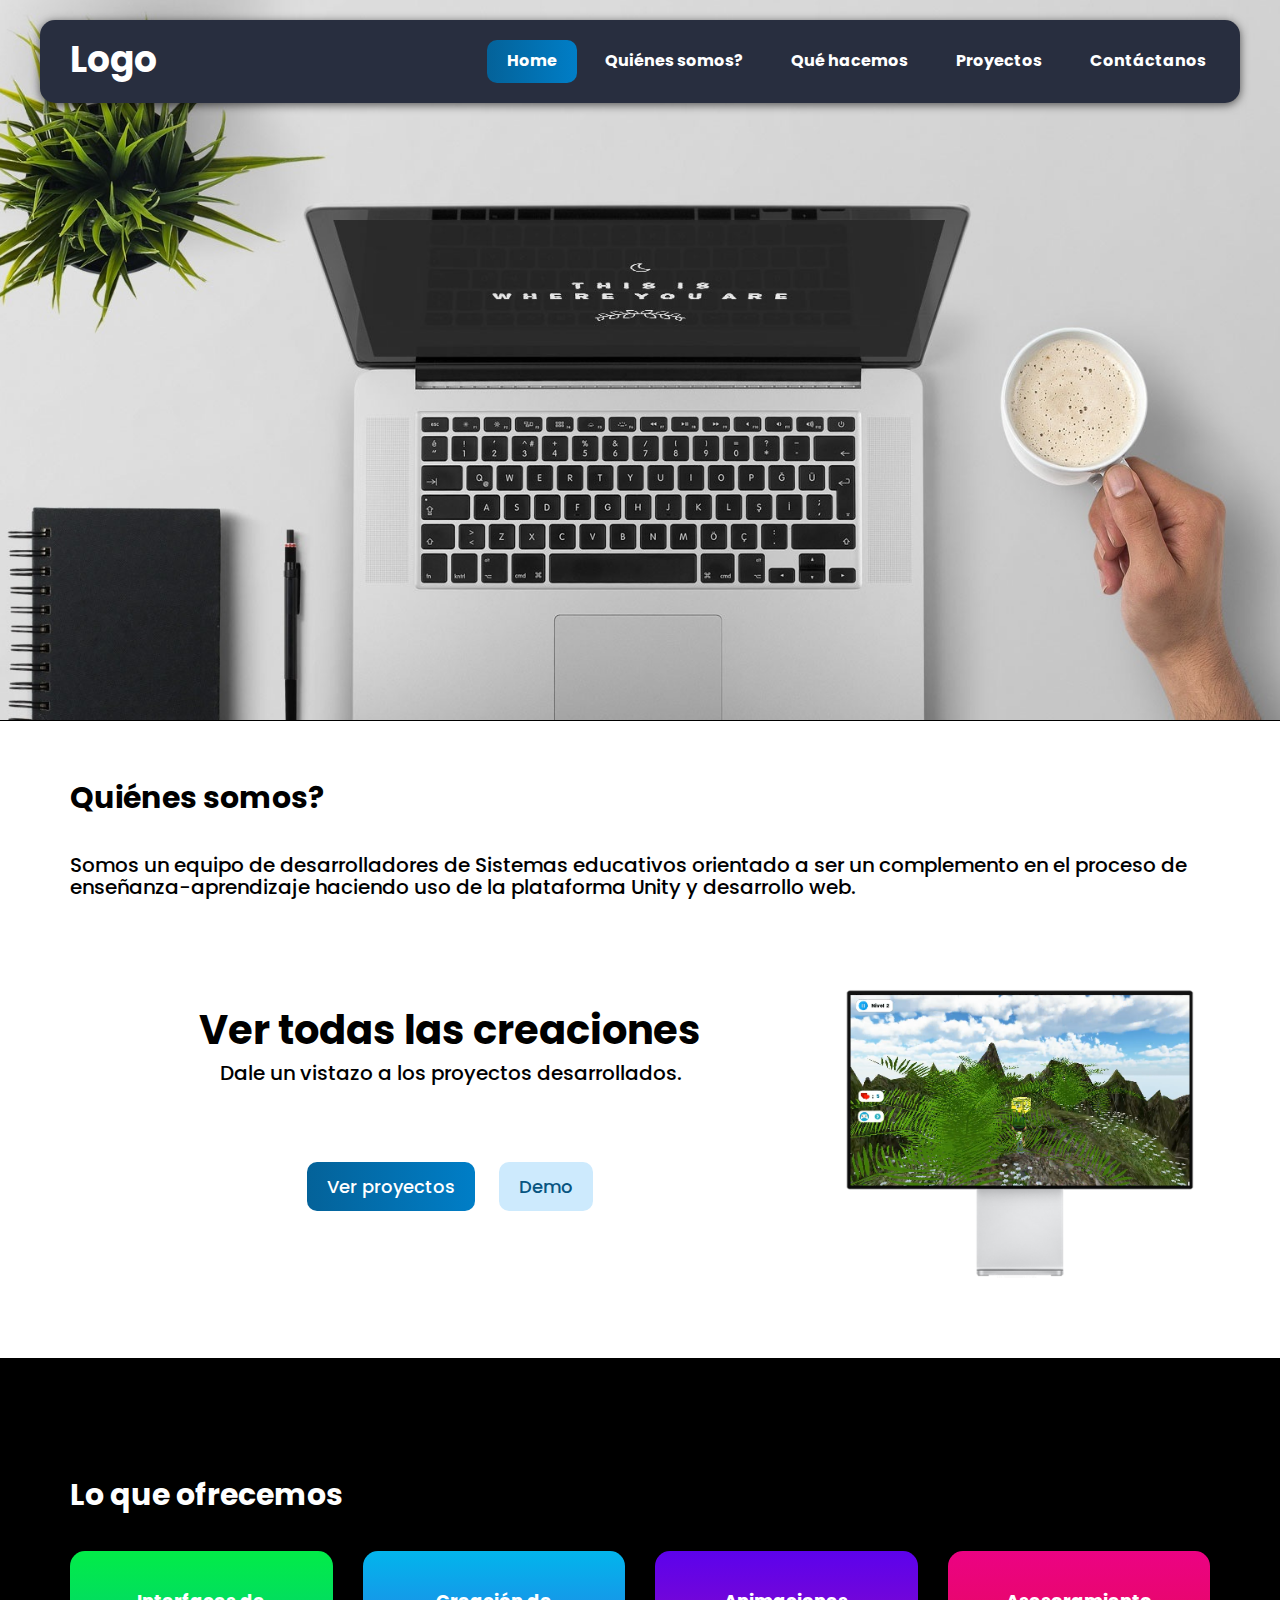
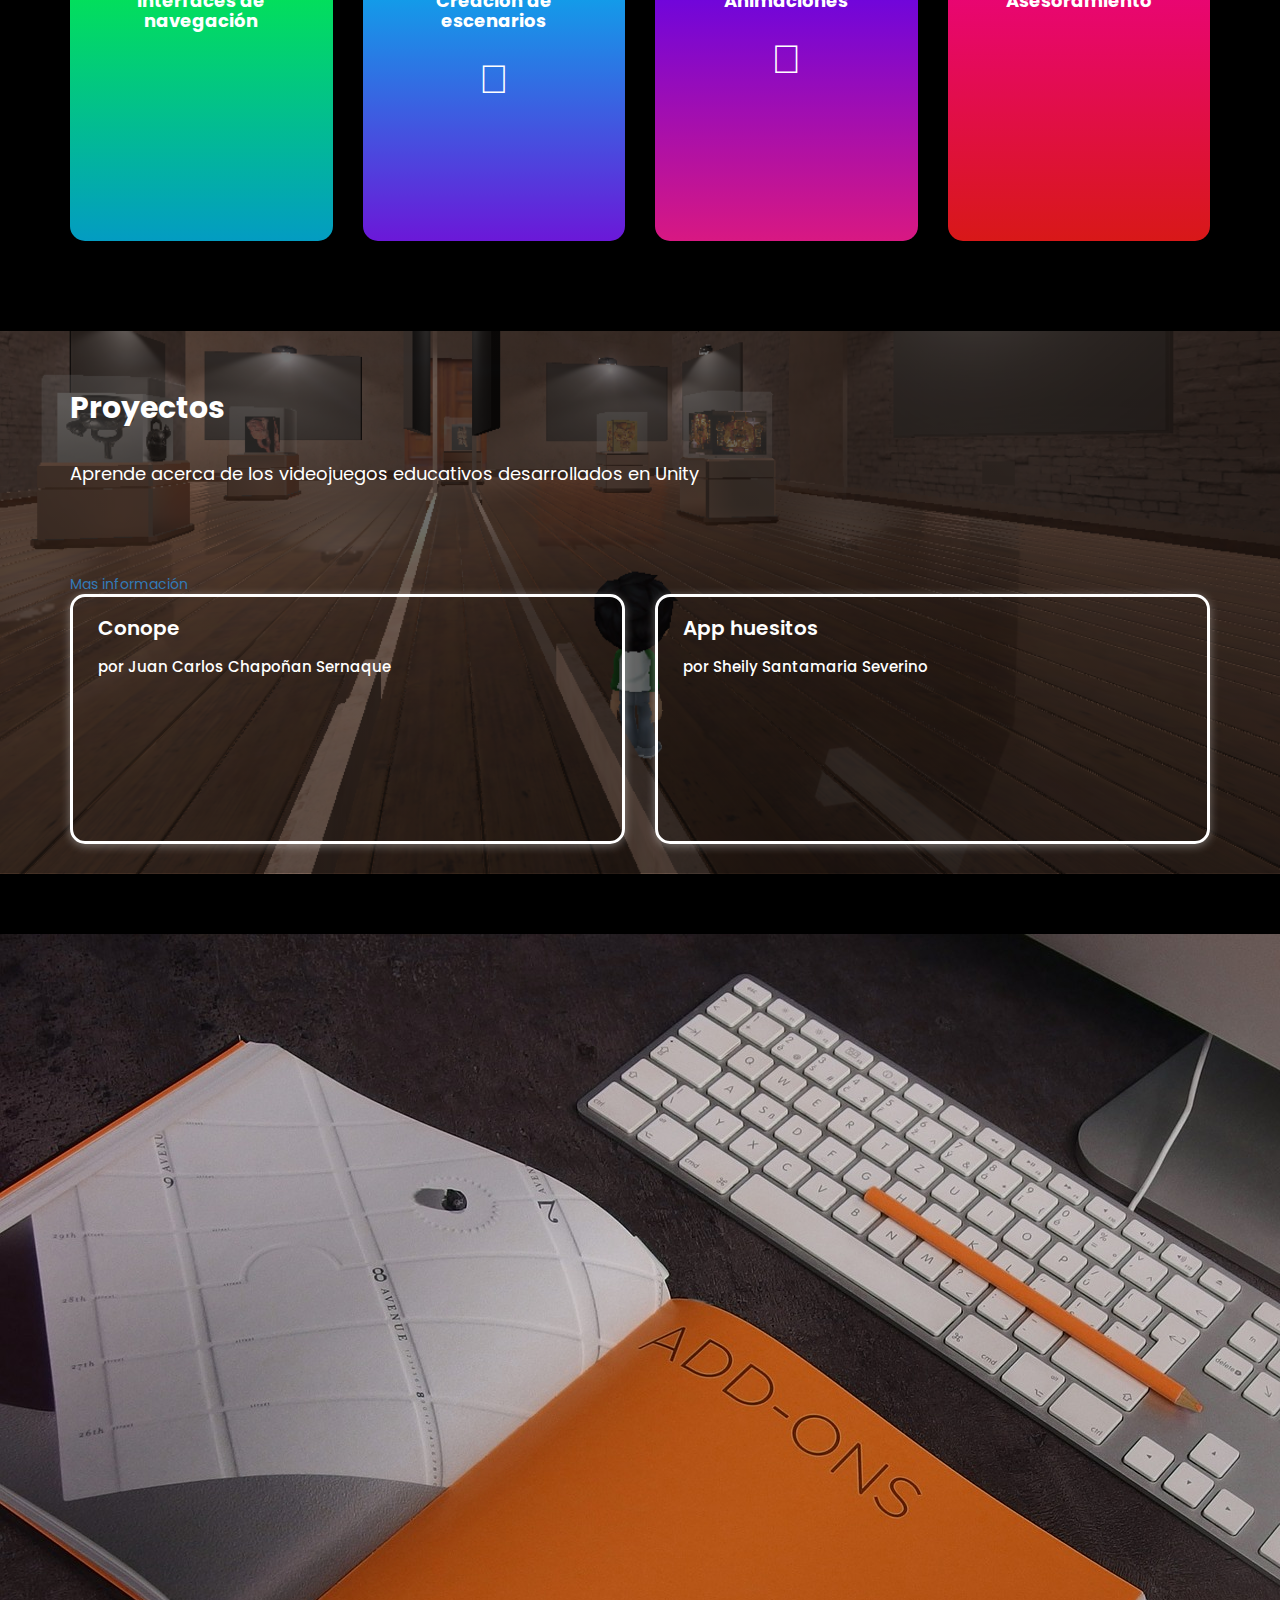
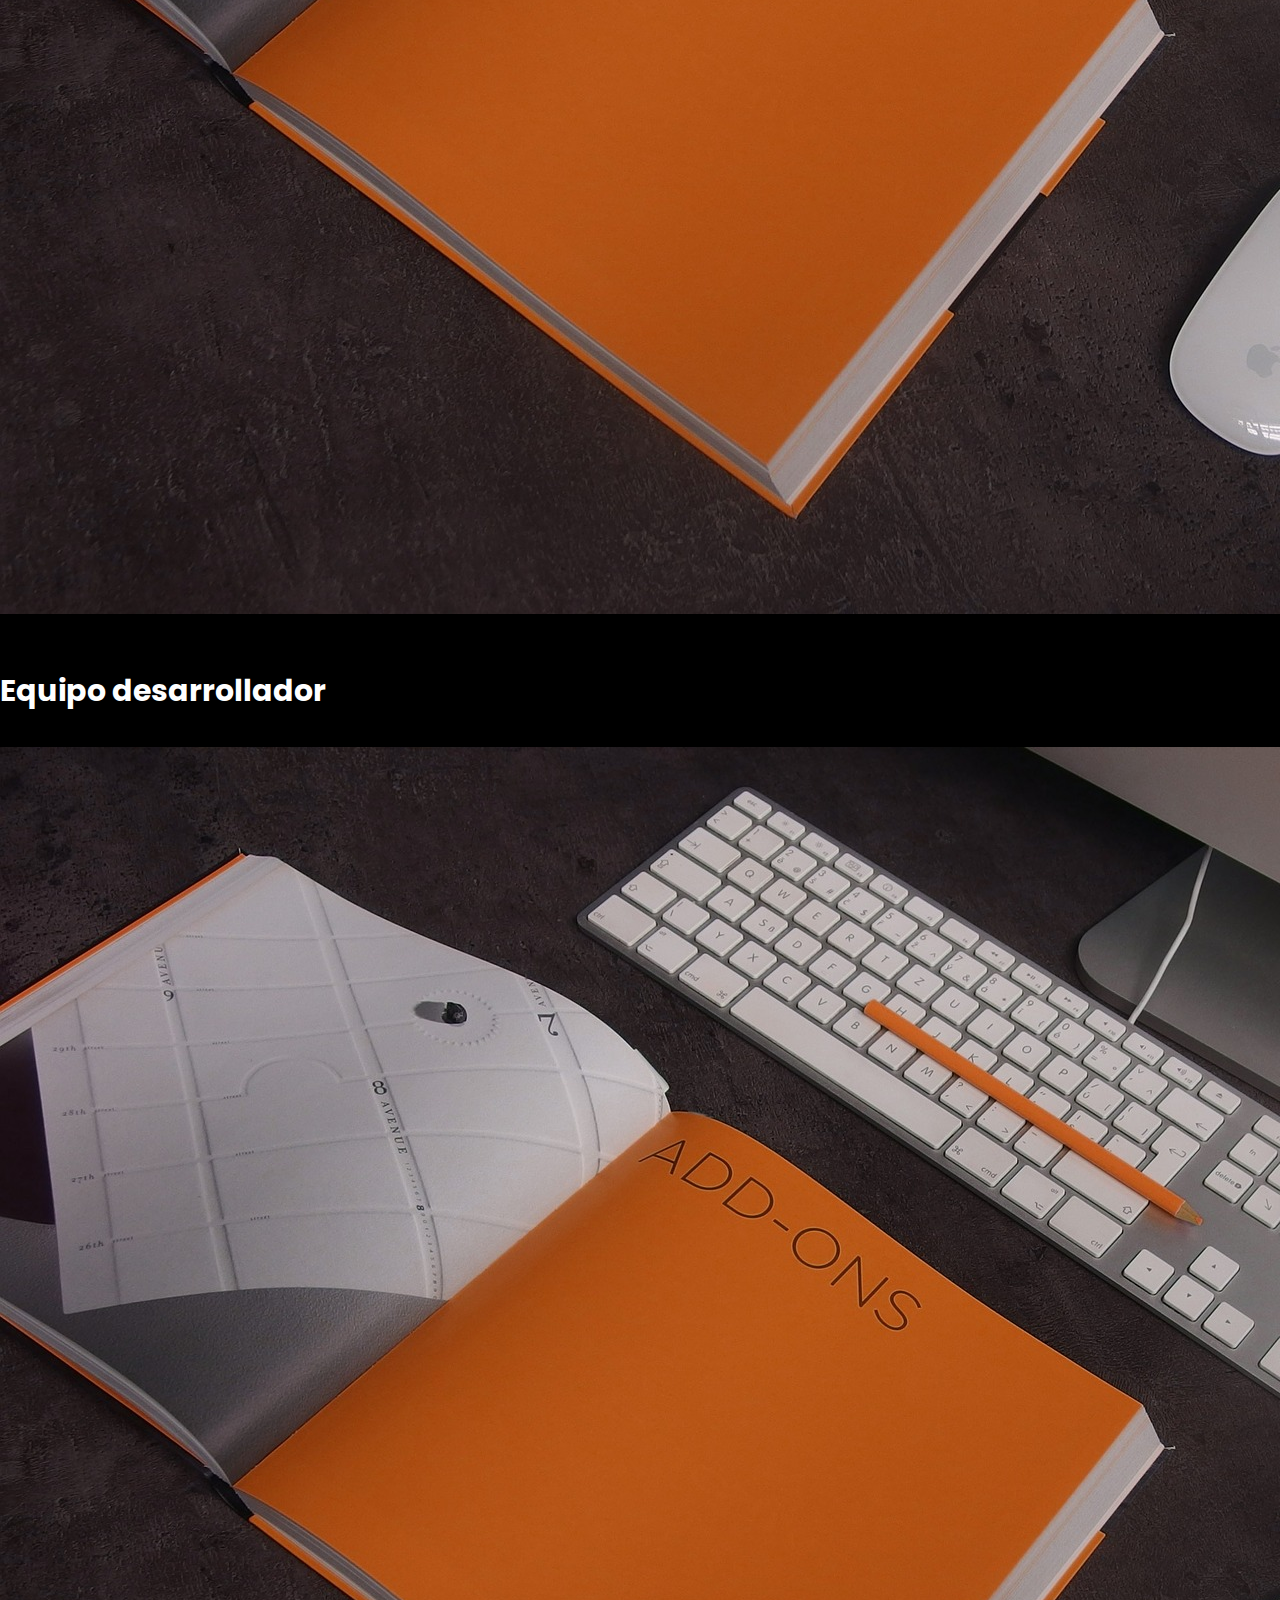
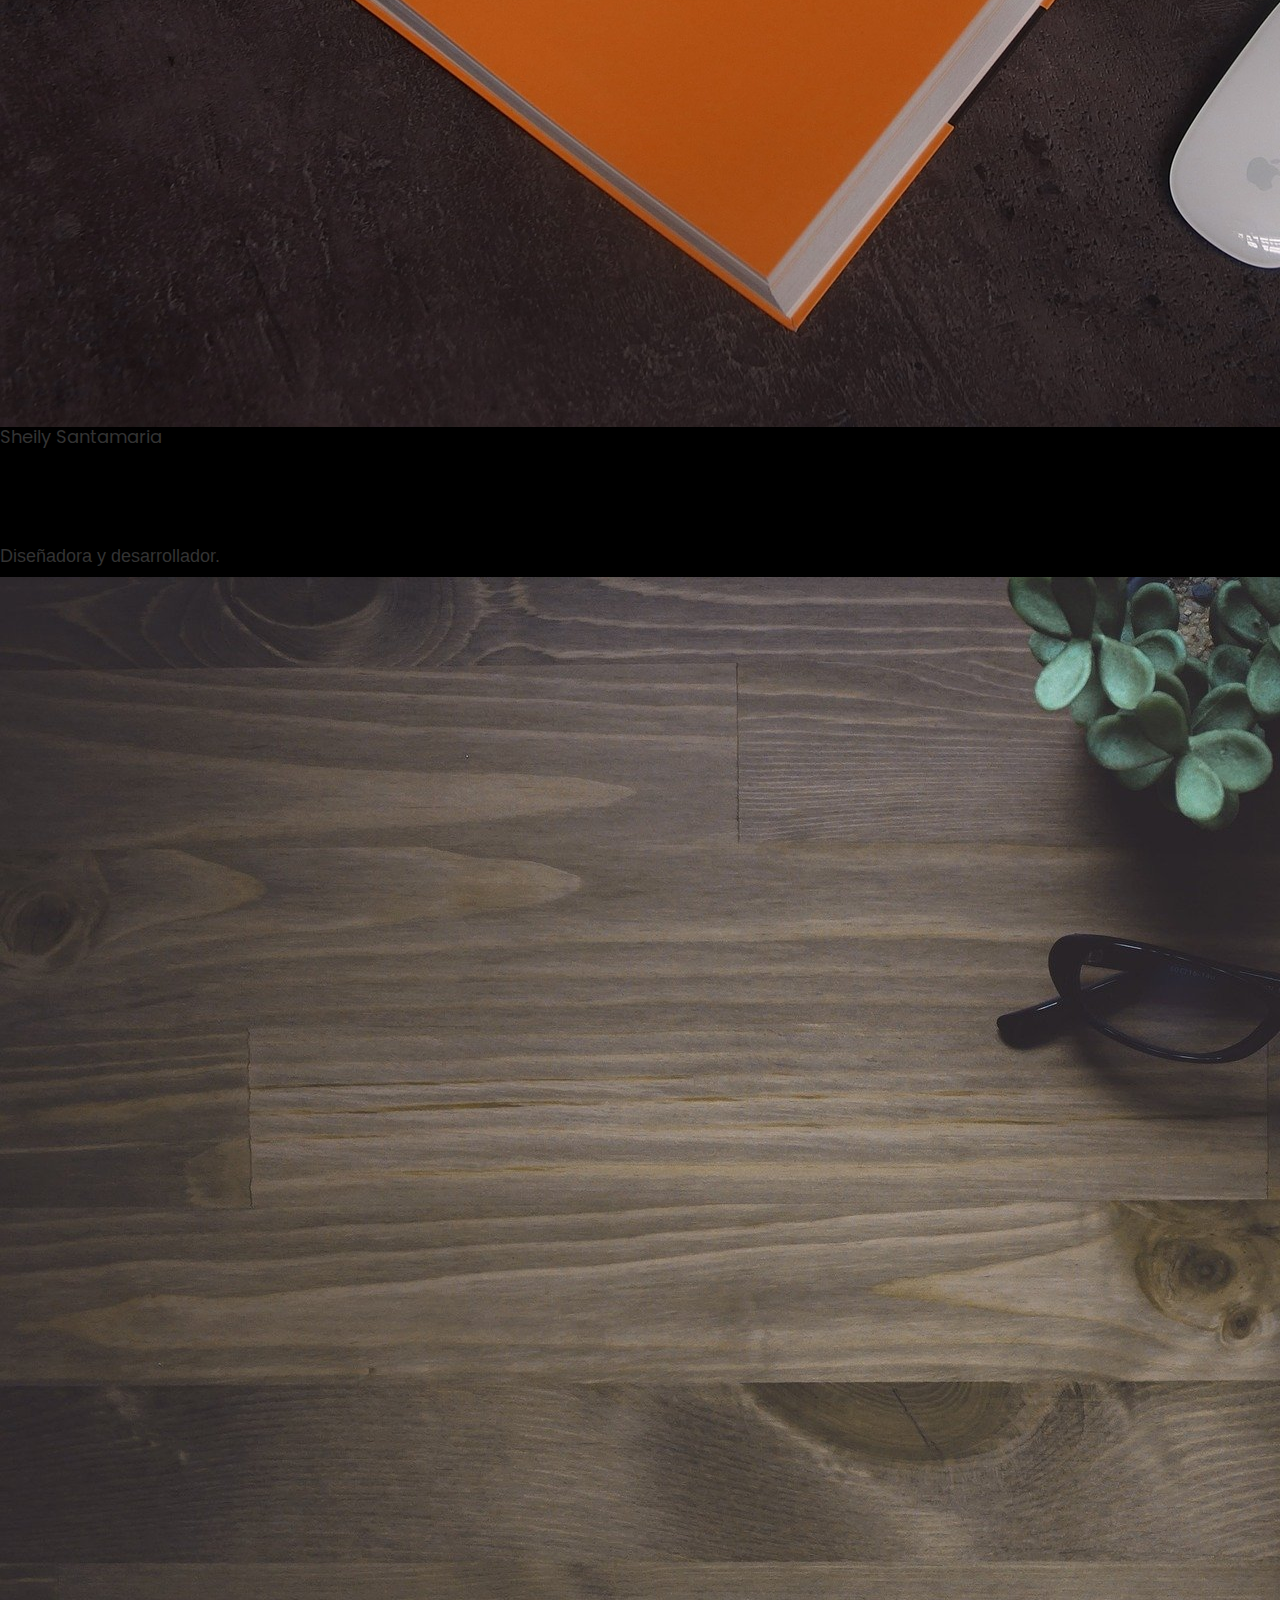
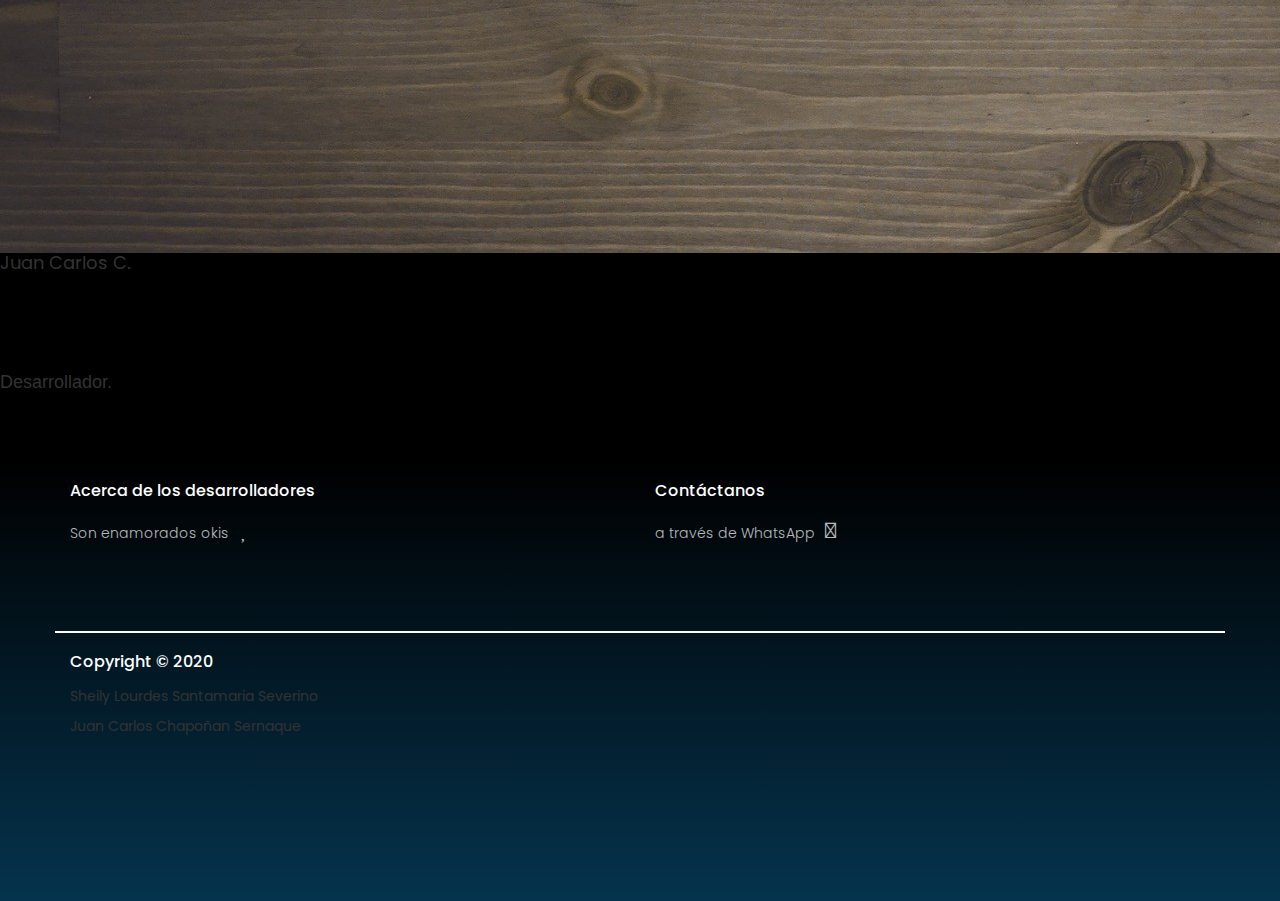
==== commit 90eb148e: "Update index.html" ====
--- a/index.html
+++ b/index.html
@@ -182,7 +182,8 @@
             <section class="projects">
                 <div class="container content-web">
                     <h2>Proyectos</h2>
-                    <h3>Videojuegos educativos desarrollados en Unity</h3>
+                    <h3>Aprende acerca de los videojuegos educativos desarrollados en Unity</h3>
+                    <a href="" id="prj-button">Mas información</a>
                     
                     <div class="row">
                         <div class="contorno col-md-6 col-sm-6 col-xs-12">
@@ -197,11 +198,11 @@
                             <div class="p-box">
                                 <h3>App huesitos</h3>
                                 <h4>por Sheily Santamaria Severino</h4>
-                                <p>Este sistema educativo está orientado al aprendizaje de los huesos faciales, a través de modelos 3D y aplicando su conocimiento con el desarrollo de tests de evaluación.</p>
+                                <p>Este sistema educativo está orientado al aprendizaje de los huesos faciales, a través de reforzamiento mediante modelos 3D y desarrollo de tests de evaluación.</p>
                                 <a href="">Leer más <span class="fas fa-angle-right"></span></a>
                             </div>
                         </div>
-                    </div><br>
+                    </div>
                 </div>
             </section>
 
@@ -209,75 +210,24 @@
 
 
             <section class="developers">
-                <div class="container content-web">
-                    <h2>Desarrolladores</h2>
-                    
-                    <div class="row">
-                        <div class="col-md-4 col-sm-6 col-xs-12">
-                            <div class="card middle">
-                                <div class="front">
-                                    <span class="fa fa-instagram"></span>
-                                    <img src="image/Insta rs.jpg" alt="">
-                                </div>
-                                <div class="back">
-                                    <div class="back-content middle">
-                                        <span class="fa fa-instagram"></span>
-                                        <h2>Instagram</h2>
-                                        <br>
-                                        <h4>hola</h4>
-                                        <div class="button-i">
-                                            <div class="text-i"><a href="https://www.instagram.com/p/B3NXMlbCnIe/?utm_source=ig_web_button_share_sheet" target="_blank"><b>Follow</b></a></div>
-                                        </div>
-                                    </div>
-                                </div>
-                            </div>
-                        </div>
-
-                        <div class="col-md-4 col-sm-6 col-xs-12">
-                            <div class="card middle">
-                                <div class="front">
-                                    <span class="fa fa-facebook"></span>
-                                    <img src="image/facebook rs.jpg" alt="">
-                                </div>
-                                <div class="back">
-                                    <div class="back-content middle">
-                                        <span class="fa fa-facebook"></span>
-                                        <h2>Facebook</h2>
-                                        <br>
-                                        <h4>hola</h4>
-                                        <br>
-                                        <p>Send me your questions. I'll answer you with information what you need</p>
-                                        <br>
-                                        <div class="button-i">
-                                            <div class="text-i"><a href="https://www.facebook.com/ElizabethMrozOficial/" target="_blank"><b>Add Friend</b></a></div>
-                                        </div>
-                                    </div>
-                                </div>
-                            </div>
-                        </div>
-
-                        <div class="col-md-4 col-sm-6 col-xs-12">
-                            <div class="card middle">
-                                <div class="front">
-                                    <span class="fa fa-youtube-play"></span>
-                                    <img src="image/youtube rs.jpg" alt="">
-                                </div>
-                                <div class="back">
-                                    <div class="back-content middle">
-                                        <span class="fa fa-youtube"></span>
-                                        <h2>Youtube</h2>
-                                        <br>
-                                        <h4>hola</h4>
-                                        <br>
-                                        <p>Watch my videos. They containt all the information you to need know</p>
-                                        <br>
-                                        <div class="button-i">
-                                            <div class="text-i"><a href="https://www.youtube.com/channel/UCCV4bNXSqc7YdmhMaLP7z7Q/" target="_blank"><b>Suscribe</b></a></div>
-                                        </div>
-                                    </div>
-                                </div>
-                            </div>
-                        </div>
+                <div class="person">
+                    <img src="image/Portada.jpg" alt="" class="person-pic">
+                    <div class="person-info">
+                        <h2>Equipo desarrollador</h2>
+                    </div>
+                </div>
+                <div class="person">
+                    <img src="image/Portada.jpg" alt="" class="person-pic">
+                    <div class="person-info">
+                        <h3>Sheily Santamaria</h3>
+                        <h4>Diseñadora y desarrollador.</h4>
+                    </div>
+                </div>
+                <div class="person">
+                    <img src="image/Portada2.jpg" alt="" class="person-pic">
+                    <div class="person-info">
+                        <h3>Juan Carlos C.</h3>
+                        <h4>Desarrollador.</h4>
                     </div>
                 </div>
             </section>
--- a/css/style.css
+++ b/css/style.css
@@ -14,10 +14,10 @@
 	padding: 10px;
 	box-sizing: border-box;
 	border-radius: 15px;
-	background-color: rgb(55, 66, 64);
+	background-color: rgb(40, 46, 63);
 	font-family: 'Poppins', sans-serif;
 	font-weight: 700;
-	font-size: 18px;
+	font-size: 16px;
 	/*box-shadow: 0 2px 5px rgba(0, 0, 0, 0.527);*/
 	box-shadow: 0 2px 10px rgba(0, 0, 0, 0.616);
 }
@@ -62,7 +62,7 @@
 	padding: 10px 20px;
 	text-decoration: none;
 	color: white;
-	border-radius: 15px;
+	border-radius: 10px;
 	background-size: 200%;
 	cursor: pointer;
 }
@@ -72,7 +72,7 @@
 	padding: 10px 20px;
 	text-decoration: none;
 	color: white;
-	background-image: linear-gradient(to left, rgb(4, 98, 153), rgb(0, 159, 199), rgb(4, 98, 153));
+	background-image: linear-gradient(to left, rgb(4, 98, 153), rgb(0, 126, 199), rgb(4, 98, 153));
 	transition: .5s;
 }
 
@@ -85,7 +85,7 @@
 	padding: 10px 20px;
 	text-decoration: none;
 	color: white;
-	background-image: linear-gradient(to left, rgb(4, 153, 108), rgb(16, 206, 79), rgb(4, 153, 108));
+	background-image: linear-gradient(to left, rgb(4, 98, 153), rgb(0, 126, 199), rgb(4, 98, 153));
 	transition: .5s;
 	background-position: right;
 }
@@ -170,6 +170,11 @@
 .presentation {
 	background-color: white;
 	color: black !important;
+	margin-top: -2px;
+}
+
+.presentation > div > div{
+	margin-bottom: 60px;
 }
 
 .presentation h1 {
@@ -186,25 +191,25 @@
 }
 .presentation a {
 	font-family: 'Poppins', sans-serif;
-	font-weight: 600;
-	font-size: 20px;
-	padding: 15px 20px;
-	border-radius: 15px;
+	font-weight: 500;
+	font-size: 18px;
+	padding: 12px 20px;
+	border-radius: 10px;
 	transition: .5s;
 	background-size: 200%;
 }
 
 .presentation a.a {
 	/*background-color: rgb(0, 86, 199);*/
-	background-image: linear-gradient(to left, rgb(4, 153, 108), rgb(16, 206, 79), rgb(4, 153, 108));
+	background-image: linear-gradient(to left, rgb(4, 98, 153), rgb(0, 126, 199), rgb(4, 98, 153));
 	color: white;
 	margin-right: 10px;
 }
 
 .presentation a.b {
-	color: rgb(8, 129, 109);
+	color: rgb(8, 85, 129);
 	margin-left: 10px;
-	background-color: rgb(194, 250, 236);
+	background-color: rgb(205, 234, 253);
 }
 
 .presentation a.a:hover {
@@ -230,7 +235,8 @@
 .presentation h2,
 .services h2,
 .projects h2,
-.developers h2 {
+.developers h2,
+.contact-section h2 {
 	font-weight: 700;
 	font-size: 30px;
 	margin: 60px 0 40px 0;
@@ -400,7 +406,6 @@
 }
 
 .projects .p-box {
-	background-color: rgba(0, 0, 0, 0);
 	border-radius: 15px;
 	padding: 25px;
 	border-style: solid;
@@ -446,7 +451,7 @@
 	font-size: 15px;
 	display: none;
 	transition: .3s;
-	color: rgb(8, 129, 109);
+	color: rgb(0, 126, 199);
 }
 
 .projects .p-box:hover {
@@ -472,7 +477,7 @@
 }
 
 .projects .p-box a:hover span {
-	color: rgb(2, 156, 131);
+	color: rgb(4, 98, 153);
 	display: inline;
 }
 
@@ -519,6 +524,7 @@
 
 .front{
 	transform: perspective(600px) rotateY(0deg);
+	background-color: white;
 }
 
 .back{
@@ -1663,123 +1669,55 @@
 
 /* Contact */
 
-.red-social-c a
-{
+.info-section {
+	background: linear-gradient(black, rgb(5, 51, 77));
+	font-family: 'Poppins', sans-serif;
+	padding-bottom: 120px;
+}
+
+.info-section .content-web > div > div {
+	margin-bottom: 35px;
+}
+
+.info-section h3 {
+	font-weight: 500;
+	font-size: 16px;
+	margin-bottom: 15px;
+	color: white;
+}
+
+.red-social-c a,
+.red-social-c span {
+	font-size: 22px;
+	margin-left: 6px;
+}
+
+.red-social-c a:hover {
 	text-decoration: none;
-	font-size: 40px;
-	color: white;
-	padding: 0px 15px;
-	transition: all .6s ease;
-}
-
-.red-social-c a:hover
-{
-	text-decoration: none;
-	color: #E3CFCF;
-	transform: scale(0.9);
-	cursor: pointer zoom-in;
-}
-
-
-
-.contact-section {
-	background: linear-gradient(rgb(223, 223, 223), rgb(12, 93, 160));
-	color: rgb(255, 255, 255);
-	font-family: 'Poppins', sans-serif;
-	text-align: center;
-}
-
-.contact-section h1{
-	font-weight: 400;
-	font-size: 40px;
-	letter-spacing: 4px;
-	text-shadow: 0 0 10px rgba(0, 0, 0, 0.651);
-	margin-top: 150px;
-	margin-bottom: 100px;
-}
-
-.contact-section h3{
-	font-weight: 400;
-	font-size: 25px;
-	letter-spacing: 1px;
-	text-shadow: 0 0 10px rgba(0, 0, 0, 0.651);
-	margin-top: 100px;
-}
-
-.name, .email{
-	background: none;
-	border: none;
-	outline: none;
-	border-bottom: 2px solid rgb(255, 144, 144);
-	color: white;
-	padding: 10px 6px;
-	font-size: 16px;
-	font-weight: 500;
-	margin-bottom: 40px;
-}
-
-.message{
-	background: none;
-	border: none;
-	outline: none;
-	border-bottom: 2px solid rgb(255, 144, 144);
-	color: rgb(255, 194, 194);
-	padding: 10px 6px;
-	font-size: 16px;
-	font-weight: 500;
-	margin-bottom: 40px;
-	text-transform: capitalize;
-}
-
-.name::placeholder, .email::placeholder, .message::placeholder {
-	color: rgba(255, 255, 255, 0.781);
-	text-shadow: 0 0 10px rgba(255, 255, 255, 0.918);
-}
-
-.name {
-	float: left;
-	width: 270px;
-}
-
-.email {
-	float: right;
-	width: 270px;
-}
-
-.message {
-	min-width: 100%;
-	max-width: 100%;
-}
-
-.contact-section button {
-	background: none;
-	outline: none;
-	border: none;
-	border-radius: 30px;
-	box-shadow: 0 0 10px rgba(255, 255, 255, 0.24);
-	transition: all 0.3s ease-in;
-	font-weight: 500;
-	font-size: 22px;
-	color: rgb(253, 222, 222);
-	padding: 4px 38px;
-	letter-spacing: 1px;
-}
-
-.contact-section button span {
-	font-weight: 500;
-	font-size: 23px;
-	margin-right: 3px;
-}
-
-.contact-section button:hover {
-	background-color: rgba(0, 0, 0, 0.247);
-}
-
-@media screen and (max-width: 600px)
-{
-	.name, .email {
-		width: 100%;
-	}
+	transform: scale(1.1);
+}
+
+.info-section .red-social-c p {
+	font-size: 14px;
+	font-weight: 300;
+}
+
+.red-social-c a,
+.red-social-c p {
+	color: rgba(255, 255, 255, 0.726);
+	transition: all .4s ease;
+}
+
+.info-section .content-web .red-social-c:hover p,
+.info-section .content-web .red-social-c:hover a {
+	color:white;
+}
+
+.foot-page {
+	border-top-style: solid;
+	border-top-width: 2px;
+	border-top-color: white;
+	margin: 40px 0;
 }
 
 /* Contact */
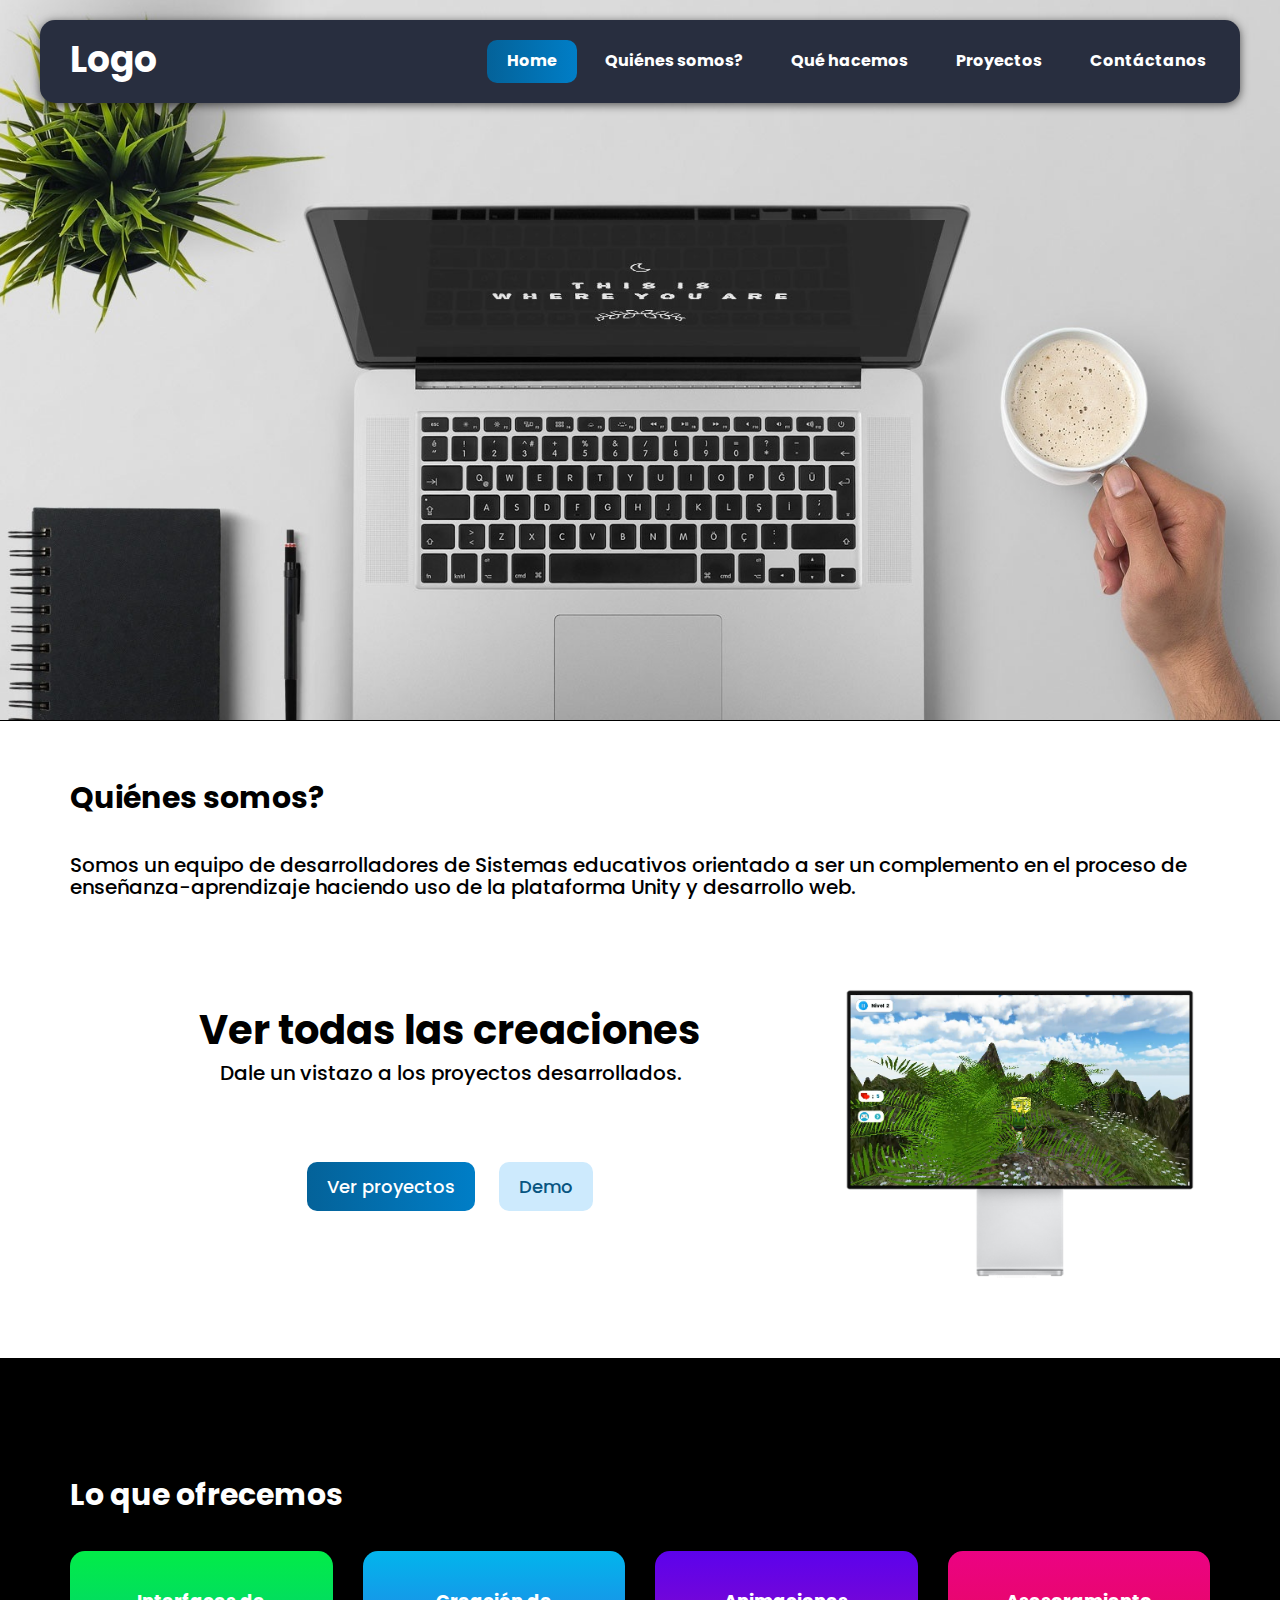
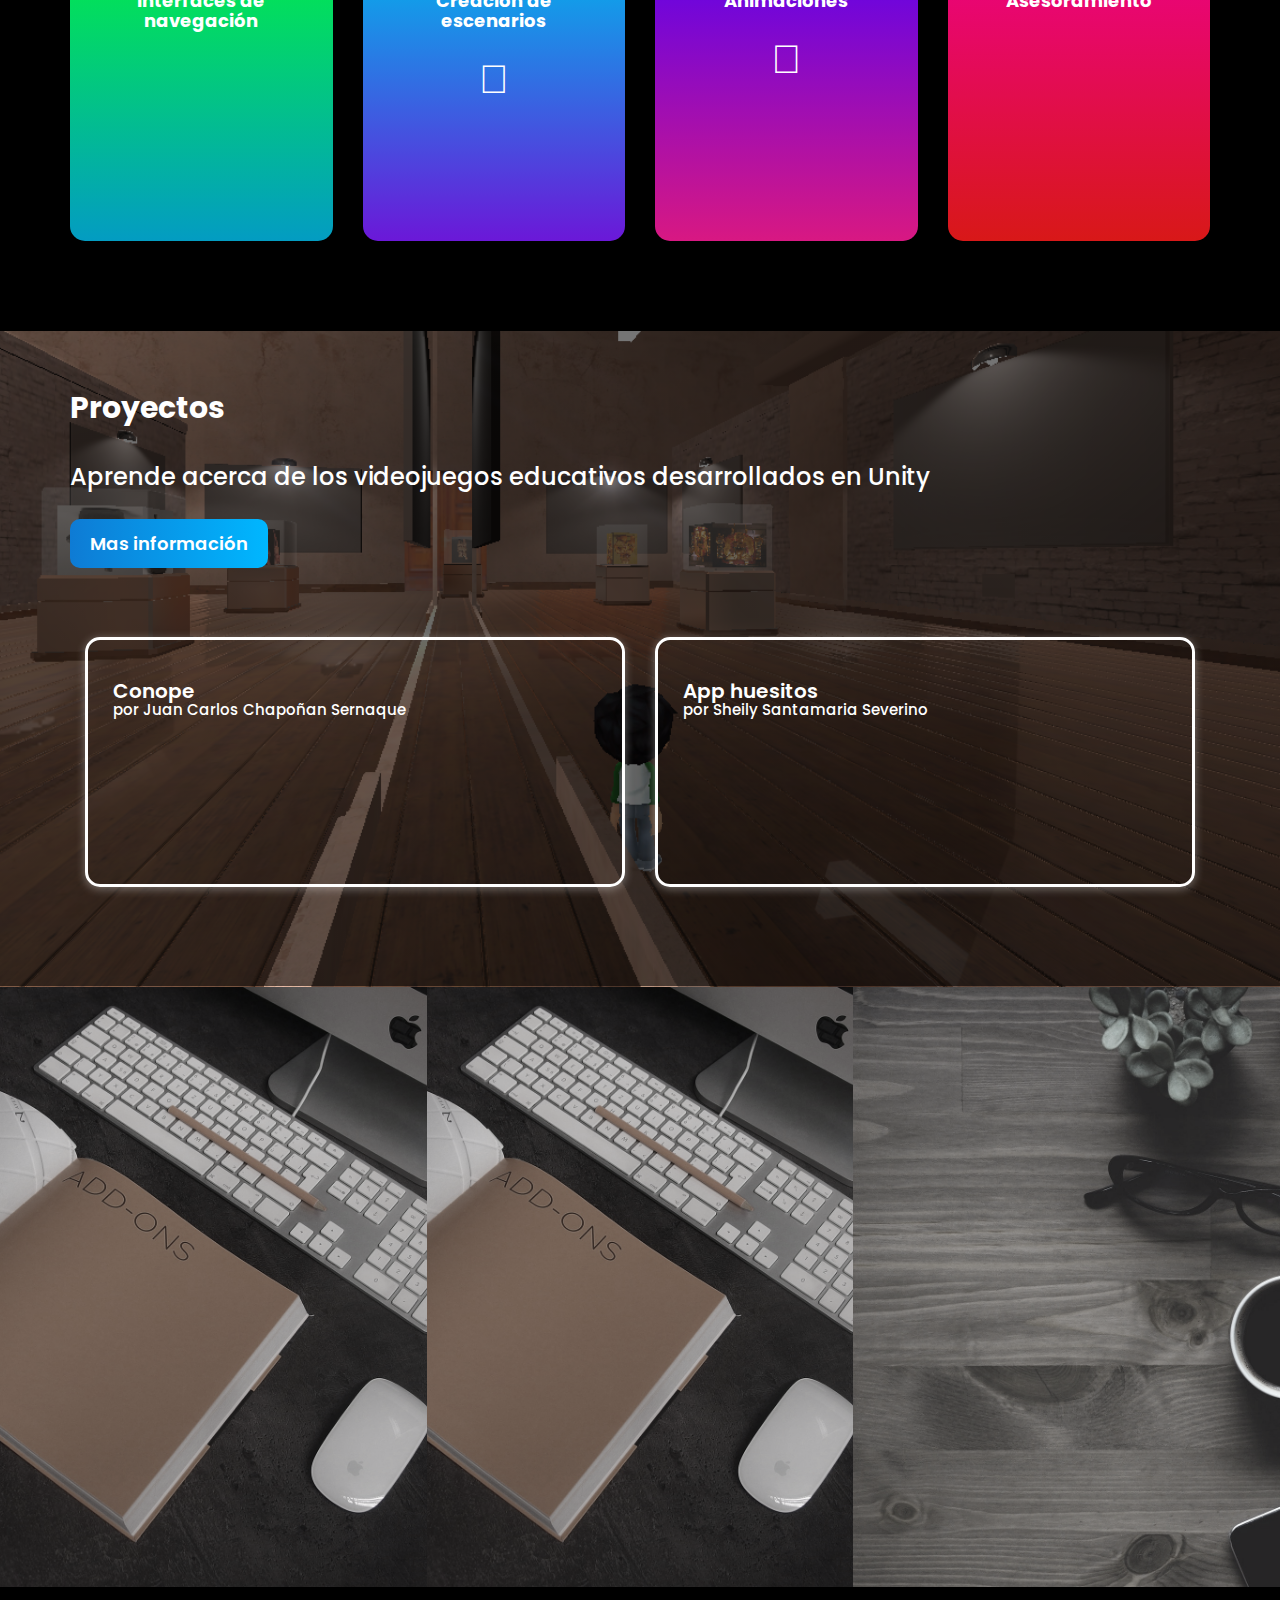
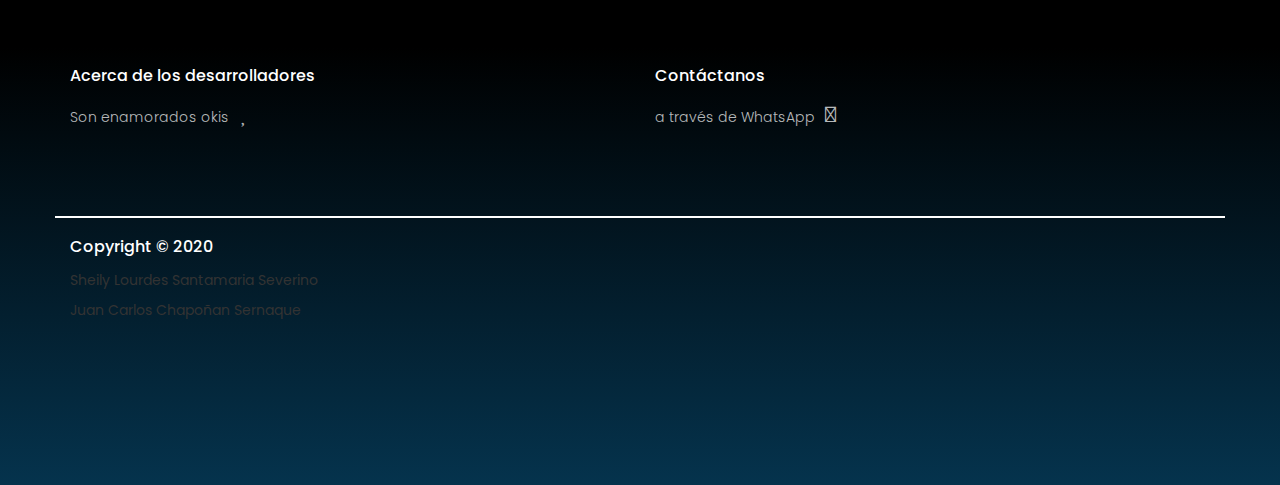
==== commit acb9fa56: "Update index.html" ====
--- a/index.html
+++ b/index.html
@@ -220,14 +220,14 @@
                     <img src="image/Portada.jpg" alt="" class="person-pic">
                     <div class="person-info">
                         <h3>Sheily Santamaria</h3>
-                        <h4>Diseñadora y desarrollador.</h4>
+                        <h4>Diseñador y desarrollador</h4>
                     </div>
                 </div>
                 <div class="person">
                     <img src="image/Portada2.jpg" alt="" class="person-pic">
                     <div class="person-info">
-                        <h3>Juan Carlos C.</h3>
-                        <h4>Desarrollador.</h4>
+                        <h3>Juan Carlos</h3>
+                        <h4>Desarrollador</h4>
                     </div>
                 </div>
             </section>
--- a/css/style.css
+++ b/css/style.css
@@ -228,14 +228,13 @@
 	position: relative;
 }
 
-.presentation, .services, .projects, .developers {
+.presentation, .services, .developers {
 	margin-bottom: 60px;
 }
 
 .presentation h2,
 .services h2,
 .projects h2,
-.developers h2,
 .contact-section h2 {
 	font-weight: 700;
 	font-size: 30px;
@@ -249,9 +248,7 @@
 	color: white;
 }
 
-.services h3,
-.projects h3,
-.developers h3 {
+.services h3 {
 	font-weight: 400;
 	font-size: 18px;
 	margin: 0 0 90px 0;
@@ -403,6 +400,32 @@
 	background-position: bottom;
 	color: white;
 	font-family: 'Poppins', sans-serif;
+}
+
+.projects > div > div {
+	margin: 80px 0 70px 0;
+}
+
+.projects h3 {
+	margin-bottom: 40px;
+}
+
+#prj-button {
+	background: linear-gradient(to left, rgb(14, 123, 212), rgb(0, 183, 255), rgb(14, 123, 212));
+	font-family: 'Poppins', sans-serif;
+	font-weight: 600;
+	font-size: 18px;
+	padding: 12px 20px;
+	border-radius: 10px;
+	transition: .5s;
+	background-size: 200%;
+	color: white;
+}
+
+#prj-button:hover {
+	background-position: right;
+	text-decoration: none;
+	color: white;
 }
 
 .projects .p-box {
@@ -484,123 +507,86 @@
 
 
 
-
-
-.middle {
+.developers {
+	height: 600px;
+	display: flex;
+	display:-webkit-flex;
+}
+
+.developers span {
+	margin: 40px 0 60px 0;
+	color: white;
+	font-size: 40px;
+}
+
+.developers h2 {
+	font-weight: 700;
+	font-size: 30px;
+	margin: 60px 0 40px 0;
+	font-family: 'Poppins', sans-serif;
+}
+
+.person {
+	flex: 1;
+	overflow: hidden;
+	cursor: pointer;
 	position: relative;
-}
-
-.card {
-	cursor: pointer;
-	height: 480px;
-	margin-bottom: 25px;
-}
-
-.front,
-.back {
-	width: 100%;
+	transition: .6s;
+}
+
+.person:hover {
+	flex: 3;
+}
+
+.person-pic {
+	position: absolute;
 	height: 100%;
-	overflow: hidden;
-	backface-visibility: hidden;
+	left: 50%;
+	transform: translateX(-50%);
+	filter: grayscale(80%);
+	-webkit-transform: translateX(-50%);
+	-ms-transform: translateX(-50%);
+	-webkit-transform: translateX(-50%);
+	-moz-transform: translateX(-50%);
+	-o-transform: translateX(-50%);
+	transition: .3s;
+}
+
+.person:hover .person-pic {
+	filter: grayscale(0);
+}
+
+.person-info {
 	position: absolute;
-	transition: all .6s linear;
-	border-radius: 15px;
-	box-shadow: 0 0 10px rgba(255, 255, 255, 0.2);
-}
-
-.front span{
-	color: white;
-	font-weight: 400;
-	font-size: 30px;
-	top: 5%;
-	left: 48%;
-	position: absolute;
-}
-
-.front img{
-	height: 100%;
-	background-size: cover;
-}
-
-.front{
-	transform: perspective(600px) rotateY(0deg);
-	background-color: white;
-}
-
-.back{
-	background-color: white;
-	transform: perspective(600px) rotateY(180deg);
-}
-
-.back-content{
-	margin-top: 20%;
+	bottom: 10px;
 	text-align: center;
-	margin-left: 40px;
-	margin-right: 40px;
-}
-
-
-.back-content h2{
-	font-family: 'Poppins', sans-serif;
-	font-weight: 400;
-	letter-spacing: 1px;
-	font-size: 26px;
-	color: rgb(209, 209, 209);
-}
-
-.back-content h4{
-	font-family: 'Poppins', sans-serif;
+	width: 100%;
+	font-family: 'Poppins', sans-serif;
+	opacity: 0;
+	transition: .6s;
+}
+
+.person:hover .person-info {
+	opacity: 1;
+}
+
+.person-info h3 {
+	font-size: 20px;
+	color: white;
+	font-weight: 600;
+}
+
+.person-info h4 {
+	font-size: 16px;
+	color: rgb(175, 223, 255);
 	font-weight: 500;
-	font-size: 18px;
-	color: rgb(131, 151, 151);
-}
-
-.back-content span{
-	font-weight: 400;
-	font-size: 60px;
-	color: white;
-}
-
-.back-content p{
-	font-family: 'Poppins', sans-serif;
-	font-weight: 400;
-	font-size: 17px;
-	color: rgb(206, 206, 206);
-}
-
-.card:hover > .front{
-	transform: perspective(600px) rotateY(-180deg);
-}
-
-.card:hover > .back{
-	transform: perspective(600px) rotateY(0deg);
-}
-
-.button-i a {
-	font-family: 'Poppins', sans-serif;
-	font-size: 18px;
-	font-weight: 500;
-	color: rgb(221, 115, 115);
-	transition: all .6s ease;
-}
-
-.button-i:hover a {
-	text-decoration: none;
-	color: rgb(255, 255, 255);
-	letter-spacing: 2px;
-	font-weight: 400;
-}
-
-/* Redes Sociales */
-
-
-
-
-
-
-
-
-
+	font-style: italic;
+}
+
+.person-info p {
+	color: white;
+	margin: 8px 60px 20px 60px;
+}
 
 
 
@@ -2340,3 +2326,116 @@
 }
 
 /* -News- */
+
+
+
+
+
+
+
+.middle {
+	position: relative;
+}
+
+.card {
+	cursor: pointer;
+	height: 480px;
+	margin-bottom: 25px;
+}
+
+.front,
+.back {
+	width: 100%;
+	height: 100%;
+	overflow: hidden;
+	backface-visibility: hidden;
+	position: absolute;
+	transition: all .6s linear;
+	border-radius: 15px;
+	box-shadow: 0 0 10px rgba(255, 255, 255, 0.2);
+	font-family: 'Poppins', sans-serif;
+}
+
+.front span{
+	color: white;
+	font-weight: 300;
+	font-size: 20px;
+	top: 89%;
+	position: absolute;
+	margin: 0 25px;
+}
+
+.front img{
+	height: 100%;
+	background-size: cover;
+}
+
+.front{
+	transform: perspective(600px) rotateY(0deg);
+	background-color: rgb(109, 110, 112);
+}
+
+.back{
+	background-color: rgb(80, 80, 80);
+	transform: perspective(600px) rotateY(180deg);
+}
+
+.back-content{
+	margin-top: 20%;
+	text-align: center;
+	margin-left: 40px;
+	margin-right: 40px;
+}
+
+
+.back-content h2 {
+	font-family: 'Poppins', sans-serif;
+	font-weight: 400;
+	font-size: 20px;
+	color: rgb(209, 209, 209);
+}
+
+.back-content h4 {
+	font-family: 'Poppins', sans-serif;
+	font-weight: 500;
+	font-size: 18px;
+	color: rgb(131, 151, 151);
+}
+
+.back-content span{
+	font-weight: 400;
+	font-size: 60px;
+	color: white;
+}
+
+.back-content p{
+	font-family: 'Poppins', sans-serif;
+	font-weight: 400;
+	font-size: 14px;
+	color: rgb(206, 206, 206);
+}
+
+.card:hover > .front{
+	transform: perspective(600px) rotateY(-180deg);
+}
+
+.card:hover > .back{
+	transform: perspective(600px) rotateY(0deg);
+}
+
+.button-i a {
+	font-family: 'Poppins', sans-serif;
+	font-size: 18px;
+	font-weight: 500;
+	color: rgb(221, 115, 115);
+	transition: all .6s ease;
+}
+
+.button-i:hover a {
+	text-decoration: none;
+	color: rgb(255, 255, 255);
+	letter-spacing: 2px;
+	font-weight: 400;
+}
+
+/* Redes Sociales */
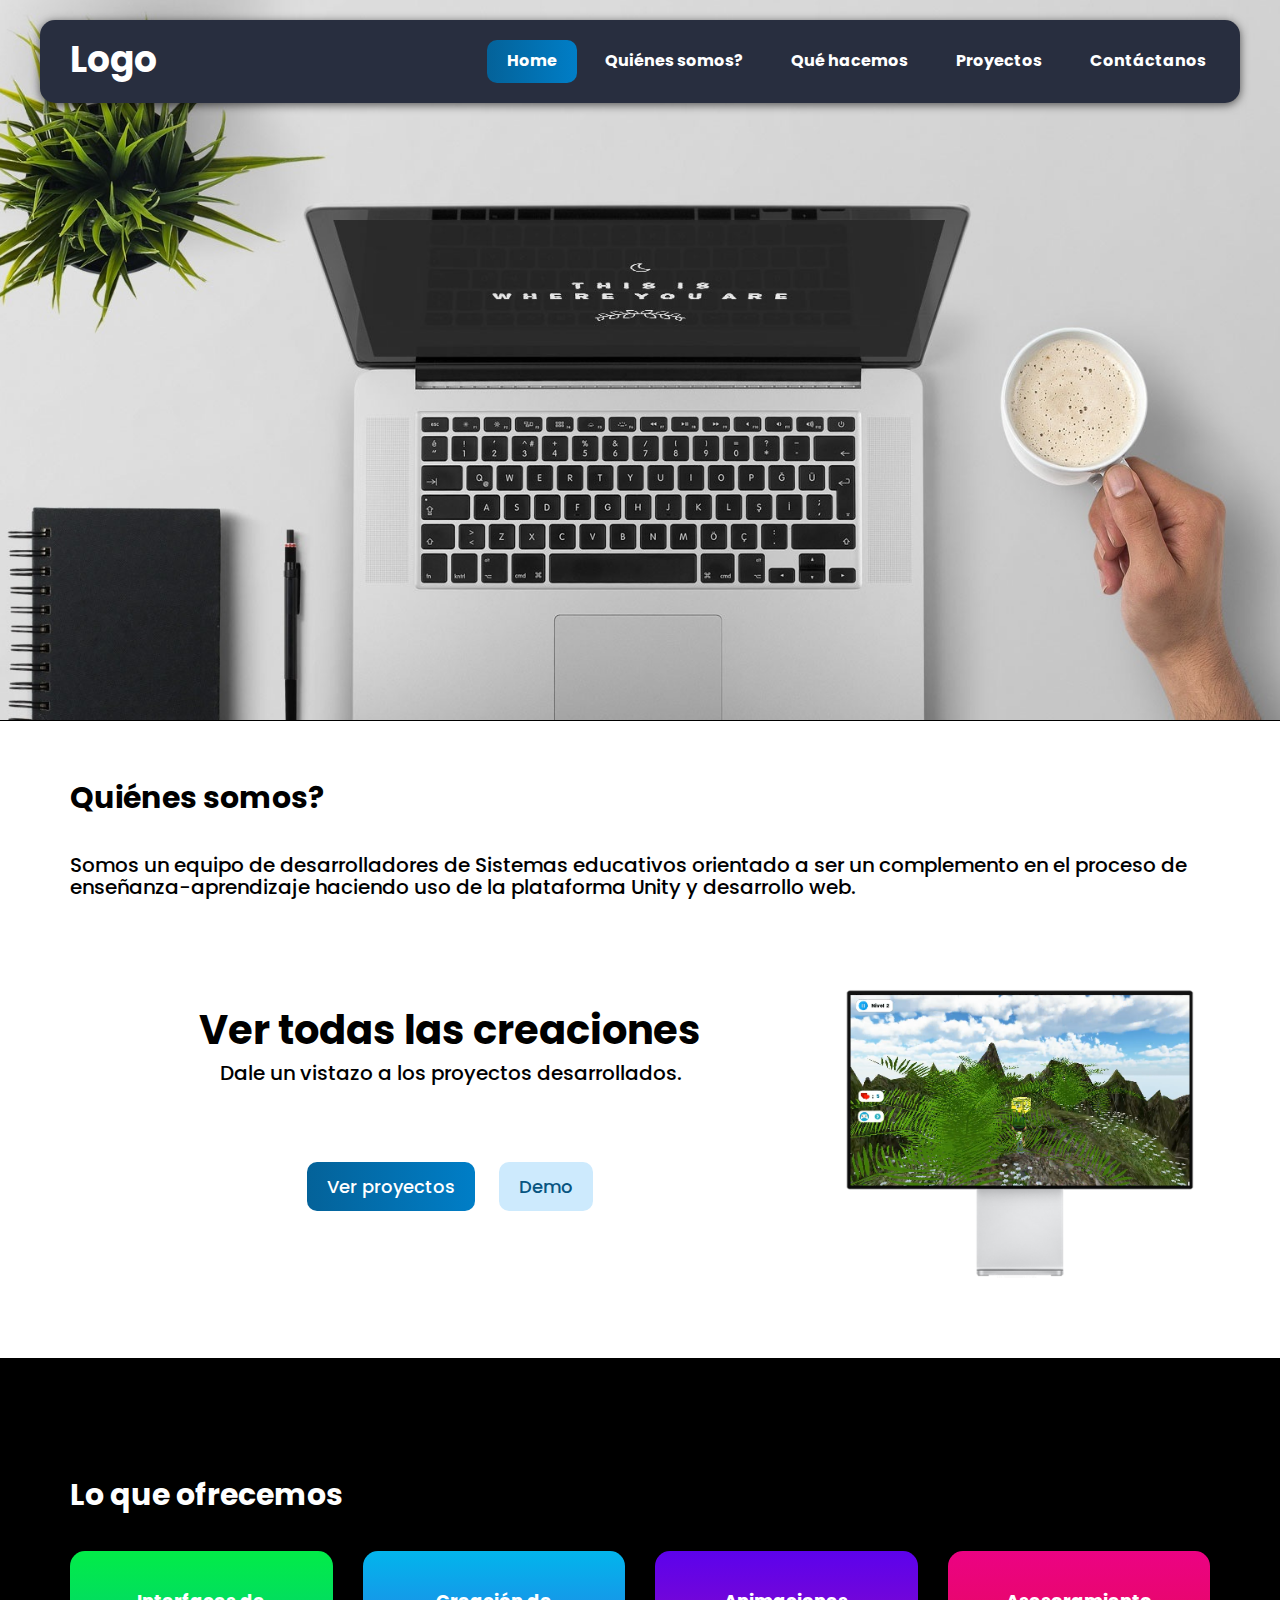
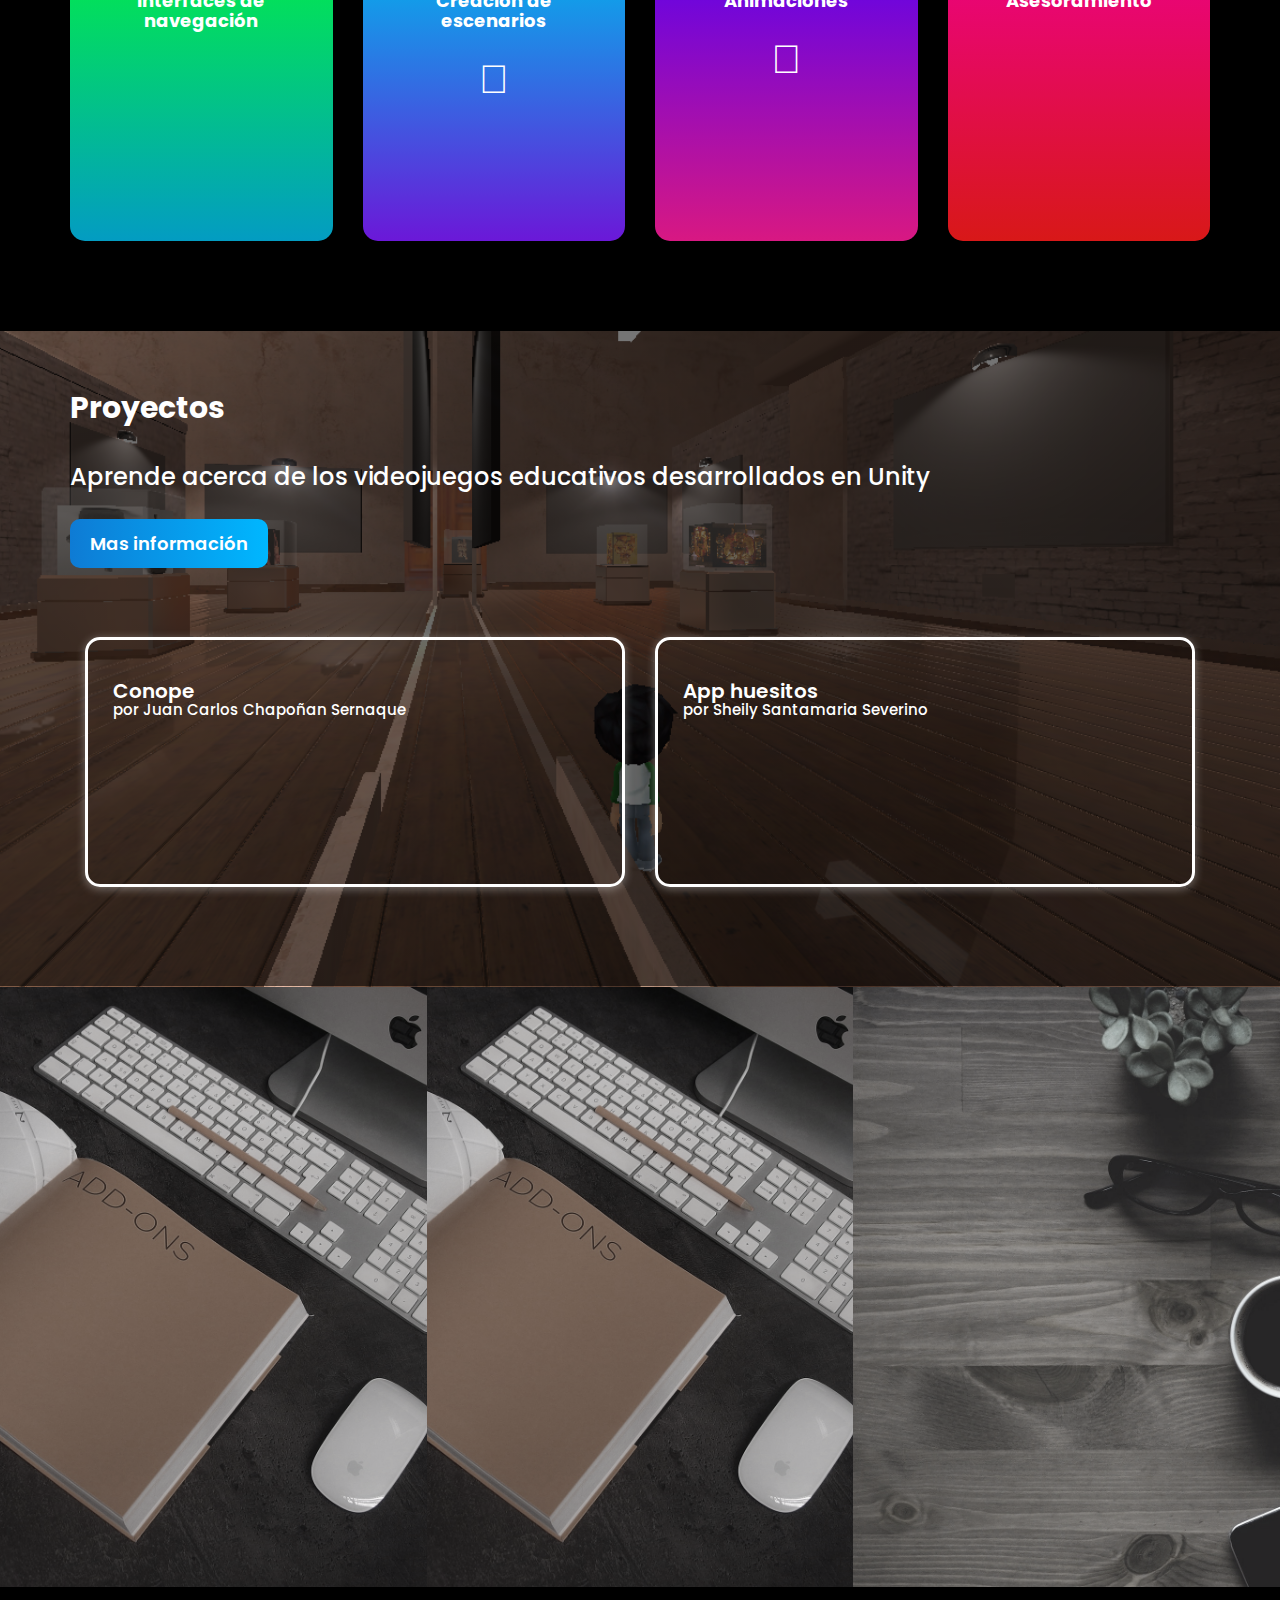
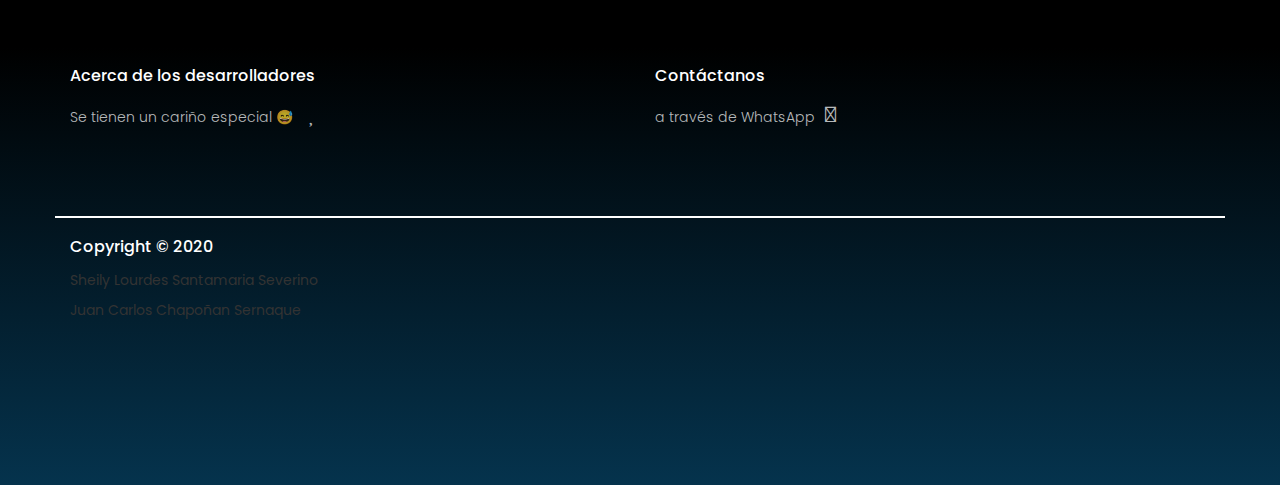
==== commit 5c788f92: "Update index.html" ====
--- a/index.html
+++ b/index.html
@@ -247,7 +247,7 @@
                         <div class="col-sm-6 a">
                             <h3>Acerca de los desarrolladores</h3>
                             <div class="red-social-c" style="display: inline;">
-                                <p>Son enamorados okis<span class="fas fa-laptop-code"></span><span class="fas fa-heart"></span></p>
+                                <p>Se tienen un cariño especial 😅 <span class="fas fa-laptop-code"></span><span class="fas fa-heart"></span></p>
                             </div>
                         </div>
                         <div class="col-sm-6 a">
--- a/css/style.css
+++ b/css/style.css
@@ -152,6 +152,10 @@
 	height: 720px;
 	background-image: url("../image/Portada3.jpg");
 	background-size: cover;
+	-ms-background-size: cover;
+	-o-background-size: cover;
+	-moz-background-size: cover;
+	-webkit-background-size: cover;
 	background-attachment: fixed;
 	background-position: center;
 	position: absolute;
@@ -544,7 +548,6 @@
 	left: 50%;
 	transform: translateX(-50%);
 	filter: grayscale(80%);
-	-webkit-transform: translateX(-50%);
 	-ms-transform: translateX(-50%);
 	-webkit-transform: translateX(-50%);
 	-moz-transform: translateX(-50%);
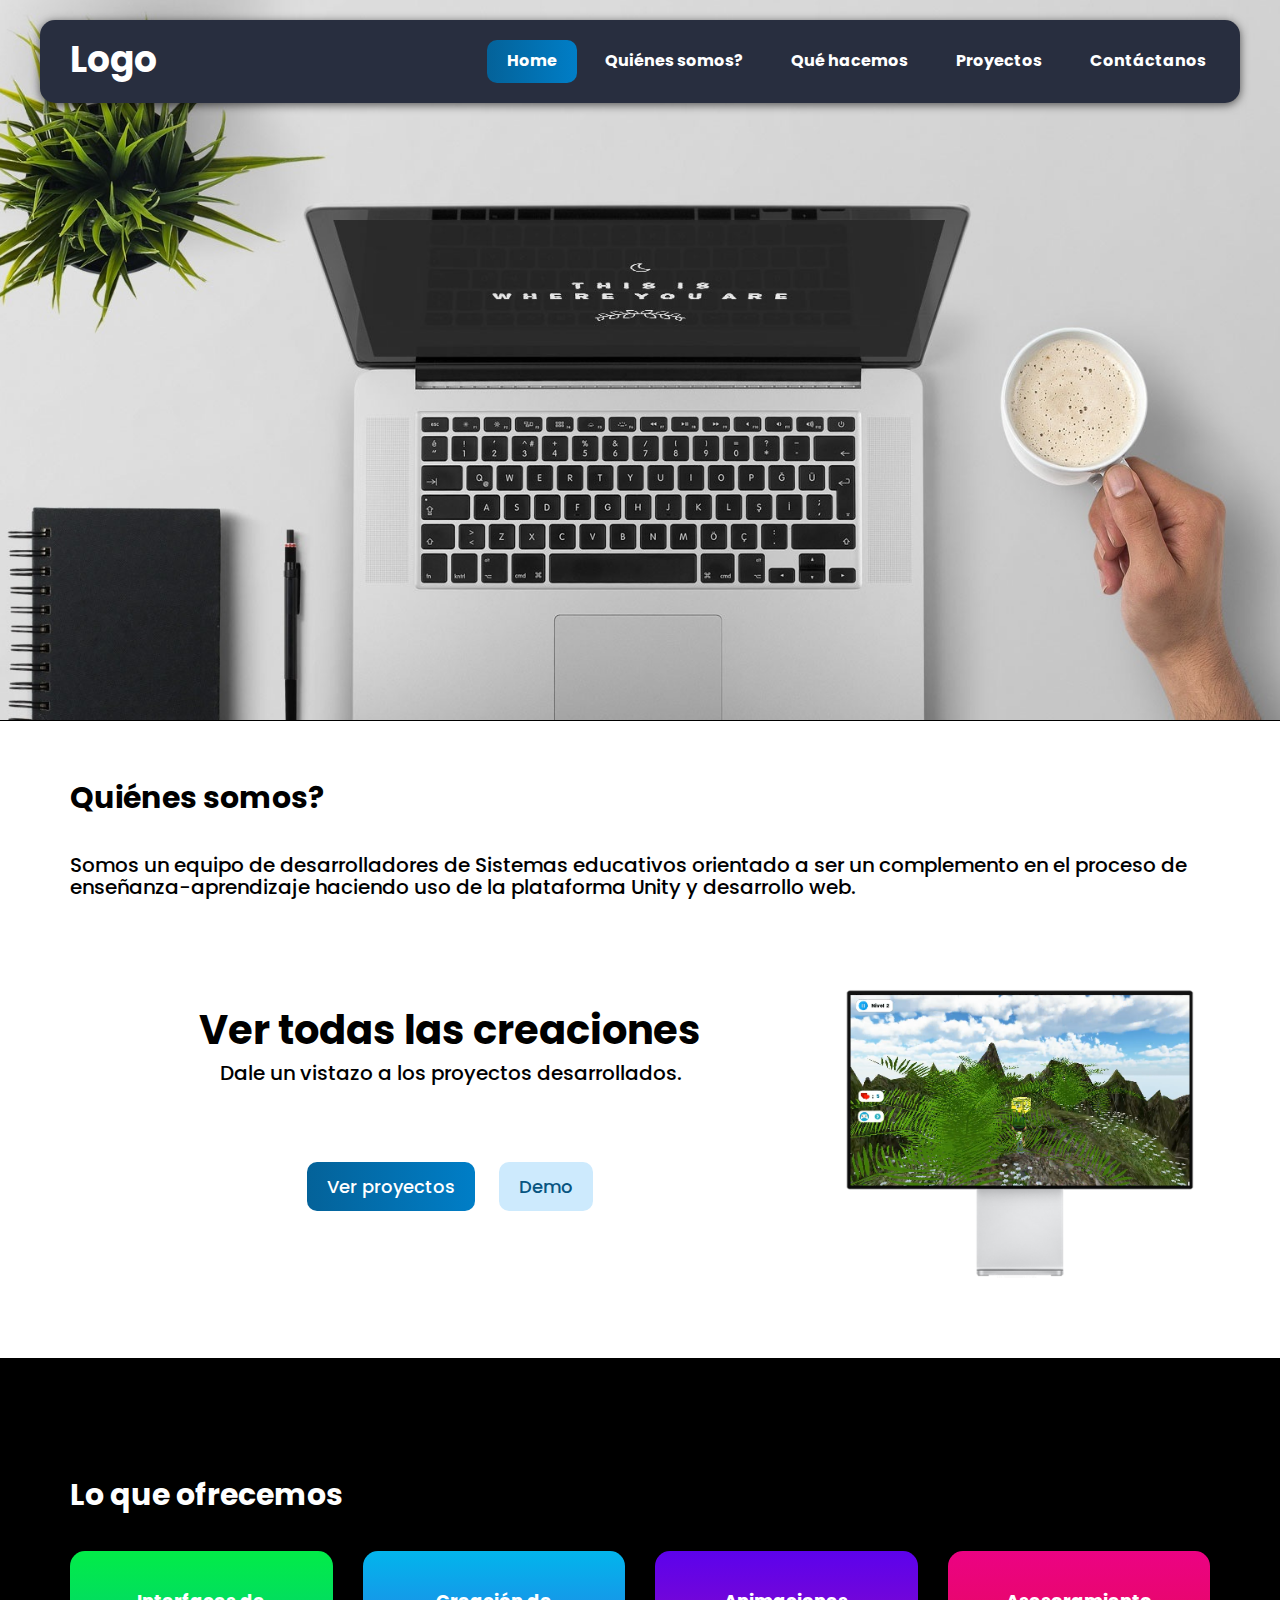
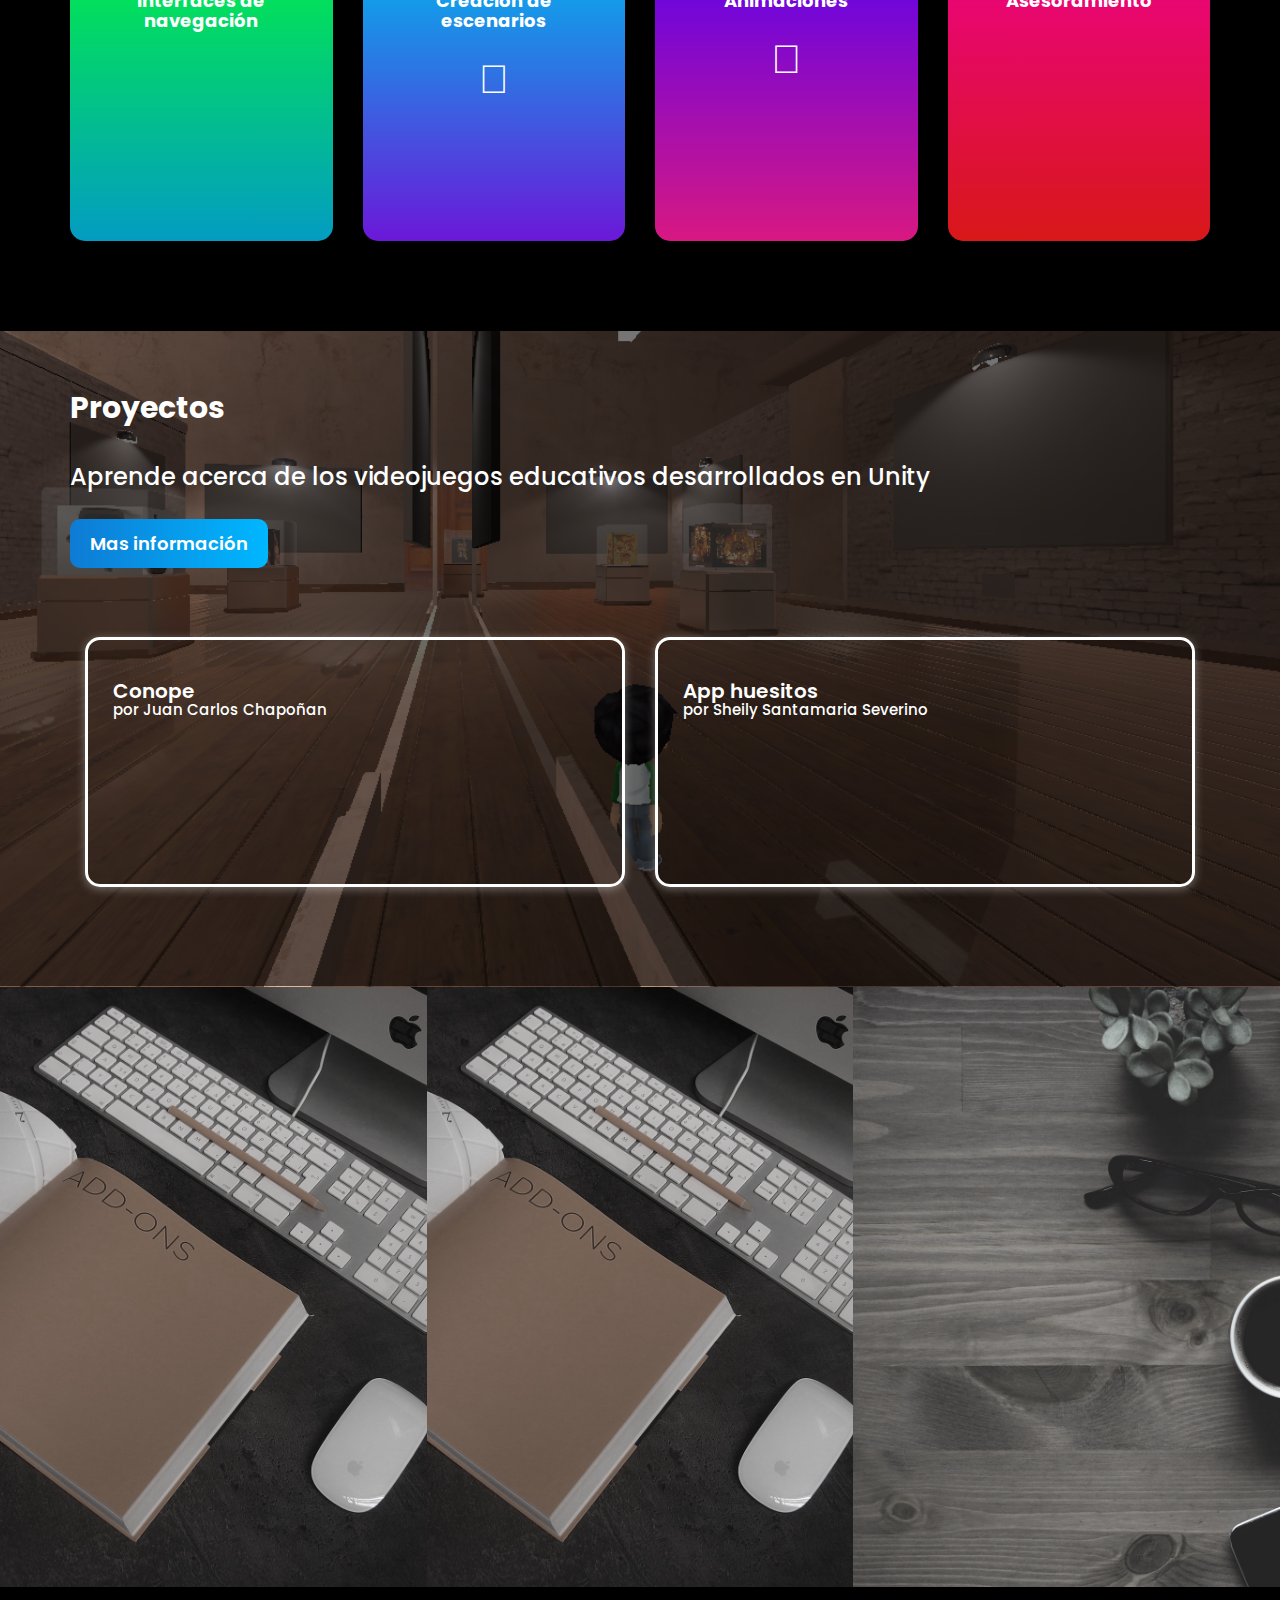
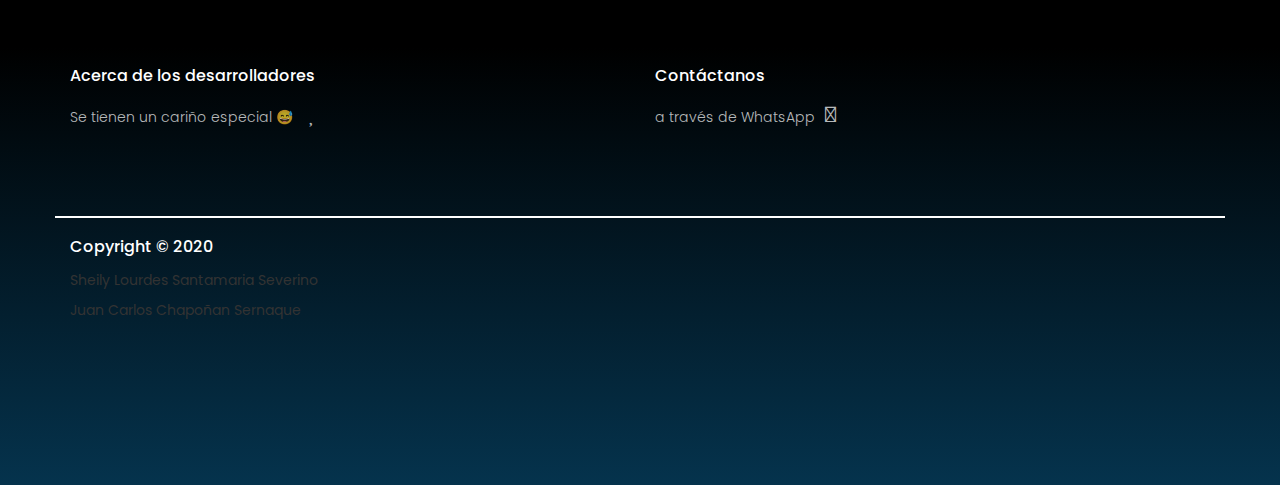
==== commit e6091c2f: "Update index.html" ====
--- a/index.html
+++ b/index.html
@@ -189,7 +189,7 @@
                         <div class="contorno col-md-6 col-sm-6 col-xs-12">
                             <div class="p-box">
                                 <h3>Conope</h3>
-                                <h4>por Juan Carlos Chapoñan Sernaque</h4>
+                                <h4>por Juan Carlos Chapoñan</h4>
                                 <p>Este videojuego educativo está orientado al aprendizaje de las Culturas Pre-incaicas del Norte del Perú a través de tópicos y test de evaluación.</p>
                                 <a href="">Leer más <span class="fas fa-angle-right"></span></a>
                             </div>
